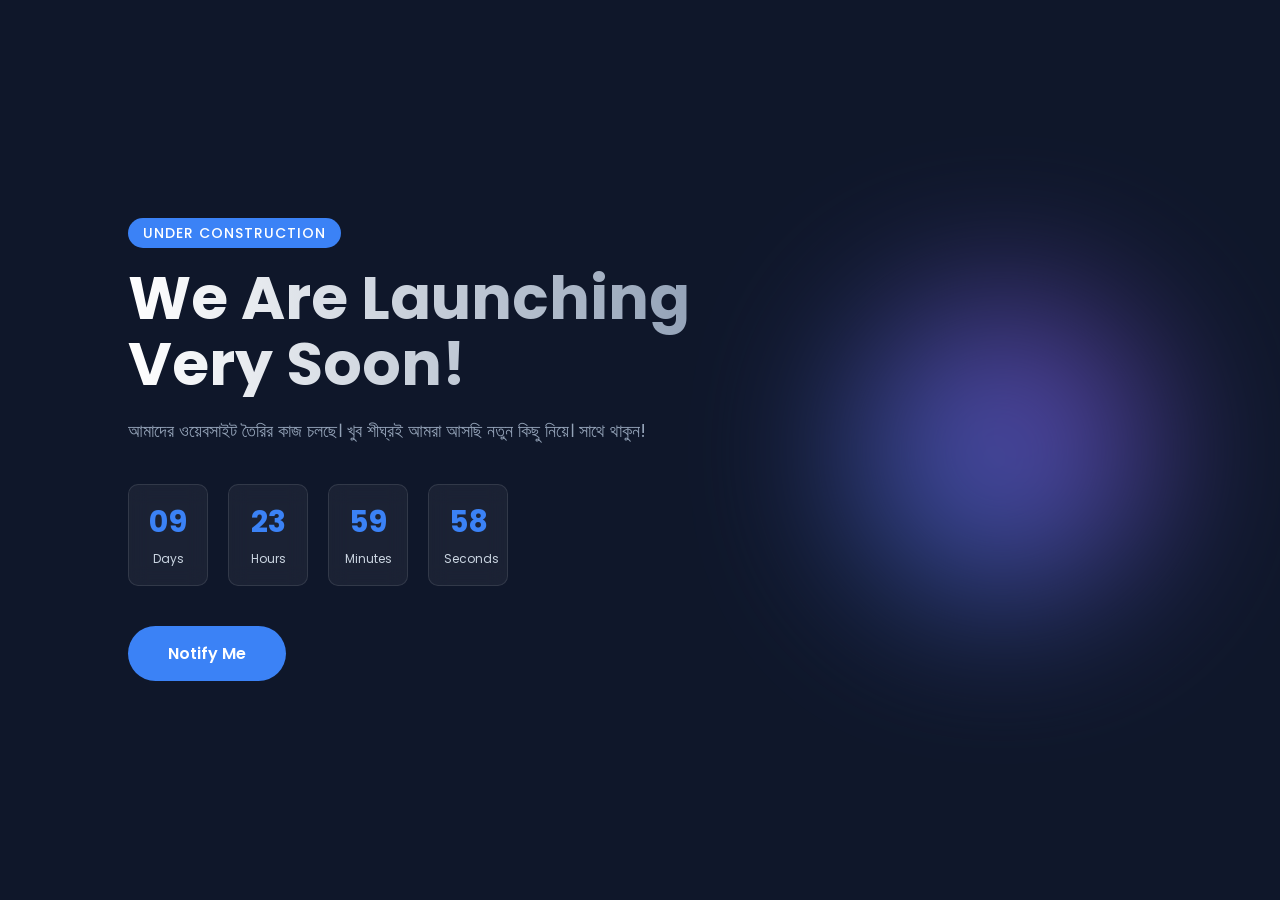
==== index.html @ 34a4a162 "Add files via upload" ====
<!DOCTYPE html>
<html lang="en">
<head>
    <meta charset="UTF-8">
    <meta name="viewport" content="width=device-width, initial-scale=1.0">
    <title>Upcoming Project - Coming Soon</title>
    <link rel="stylesheet" href="style.css">
    <link href="https://fonts.googleapis.com/css2?family=Poppins:wght@300;500;700&display=swap" rel="stylesheet">
</head>
<body>

    <div class="container">
        <div class="content">
            <span class="tag">Under Construction</span>
            <h1>We Are Launching <br> Very Soon!</h1>
            <p>আমাদের ওয়েবসাইট তৈরির কাজ চলছে। খুব শীঘ্রই আমরা আসছি নতুন কিছু নিয়ে। সাথে থাকুন!</p>
            
            <div class="countdown">
                <div class="time-box">
                    <span id="days">00</span>
                    <small>Days</small>
                </div>
                <div class="time-box">
                    <span id="hours">00</span>
                    <small>Hours</small>
                </div>
                <div class="time-box">
                    <span id="minutes">00</span>
                    <small>Minutes</small>
                </div>
                <div class="time-box">
                    <span id="seconds">00</span>
                    <small>Seconds</small>
                </div>
            </div>

            <button class="notify-btn">Notify Me</button>
        </div>
        
        <div class="graphic">
            <div class="circle"></div>
        </div>
    </div>

    <script src="script.js"></script>
</body>
</html>
---- style.css ----
/* বেসিক রিসেট */
* {
    margin: 0;
    padding: 0;
    box-sizing: border-box;
    font-family: 'Poppins', sans-serif;
}

body {
    background: #0f172a; /* ডার্ক ব্যাকগ্রাউন্ড */
    color: #fff;
    height: 100vh;
    display: flex;
    justify-content: center;
    align-items: center;
    overflow: hidden;
}

.container {
    display: flex;
    justify-content: space-between;
    align-items: center;
    width: 80%;
    max-width: 1200px;
}

.content {
    max-width: 600px;
}

.tag {
    background: #3b82f6;
    color: #fff;
    padding: 5px 15px;
    border-radius: 50px;
    font-size: 14px;
    text-transform: uppercase;
    letter-spacing: 1px;
    font-weight: 500;
}

h1 {
    font-size: 60px;
    line-height: 1.1;
    margin: 20px 0;
    background: linear-gradient(to right, #ffffff, #94a3b8);
    -webkit-background-clip: text;
    -webkit-text-fill-color: transparent;
}

p {
    color: #94a3b8;
    font-size: 18px;
    margin-bottom: 40px;
}

/* কাউন্টডাউন ডিজাইন */
.countdown {
    display: flex;
    gap: 20px;
    margin-bottom: 40px;
}

.time-box {
    background: rgba(255, 255, 255, 0.05);
    padding: 15px;
    border-radius: 10px;
    width: 80px;
    text-align: center;
    backdrop-filter: blur(10px);
    border: 1px solid rgba(255, 255, 255, 0.1);
}

.time-box span {
    display: block;
    font-size: 30px;
    font-weight: 700;
    color: #3b82f6;
}

.time-box small {
    font-size: 12px;
    color: #cbd5e1;
}

/* বাটন ডিজাইন */
.notify-btn {
    padding: 15px 40px;
    background: #3b82f6;
    color: white;
    border: none;
    border-radius: 30px;
    font-size: 16px;
    cursor: pointer;
    transition: 0.3s;
    font-weight: 600;
}

.notify-btn:hover {
    background: #2563eb;
    transform: translateY(-2px);
    box-shadow: 0 10px 20px rgba(59, 130, 246, 0.3);
}

/* ডেকোরেটিভ সার্কেল (Design Element) */
.graphic {
    position: relative;
}

.circle {
    width: 300px;
    height: 300px;
    background: linear-gradient(45deg, #3b82f6, #a855f7);
    border-radius: 50%;
    filter: blur(80px); /* গ্লো ইফেক্ট */
    opacity: 0.6;
    animation: float 6s infinite ease-in-out;
}

@keyframes float {
    0%, 100% { transform: translateY(0); }
    50% { transform: translateY(-20px); }
}

/* মোবাইল রেস্পনসিভ */
@media (max-width: 768px) {
    .container {
        flex-direction: column;
        text-align: center;
        width: 90%;
    }
    
    .countdown {
        justify-content: center;
    }
    
    h1 {
        font-size: 40px;
    }
    
    .graphic {
        display: none; /* মোবাইলে গ্রাফিক লুকানো থাকবে */
    }
}
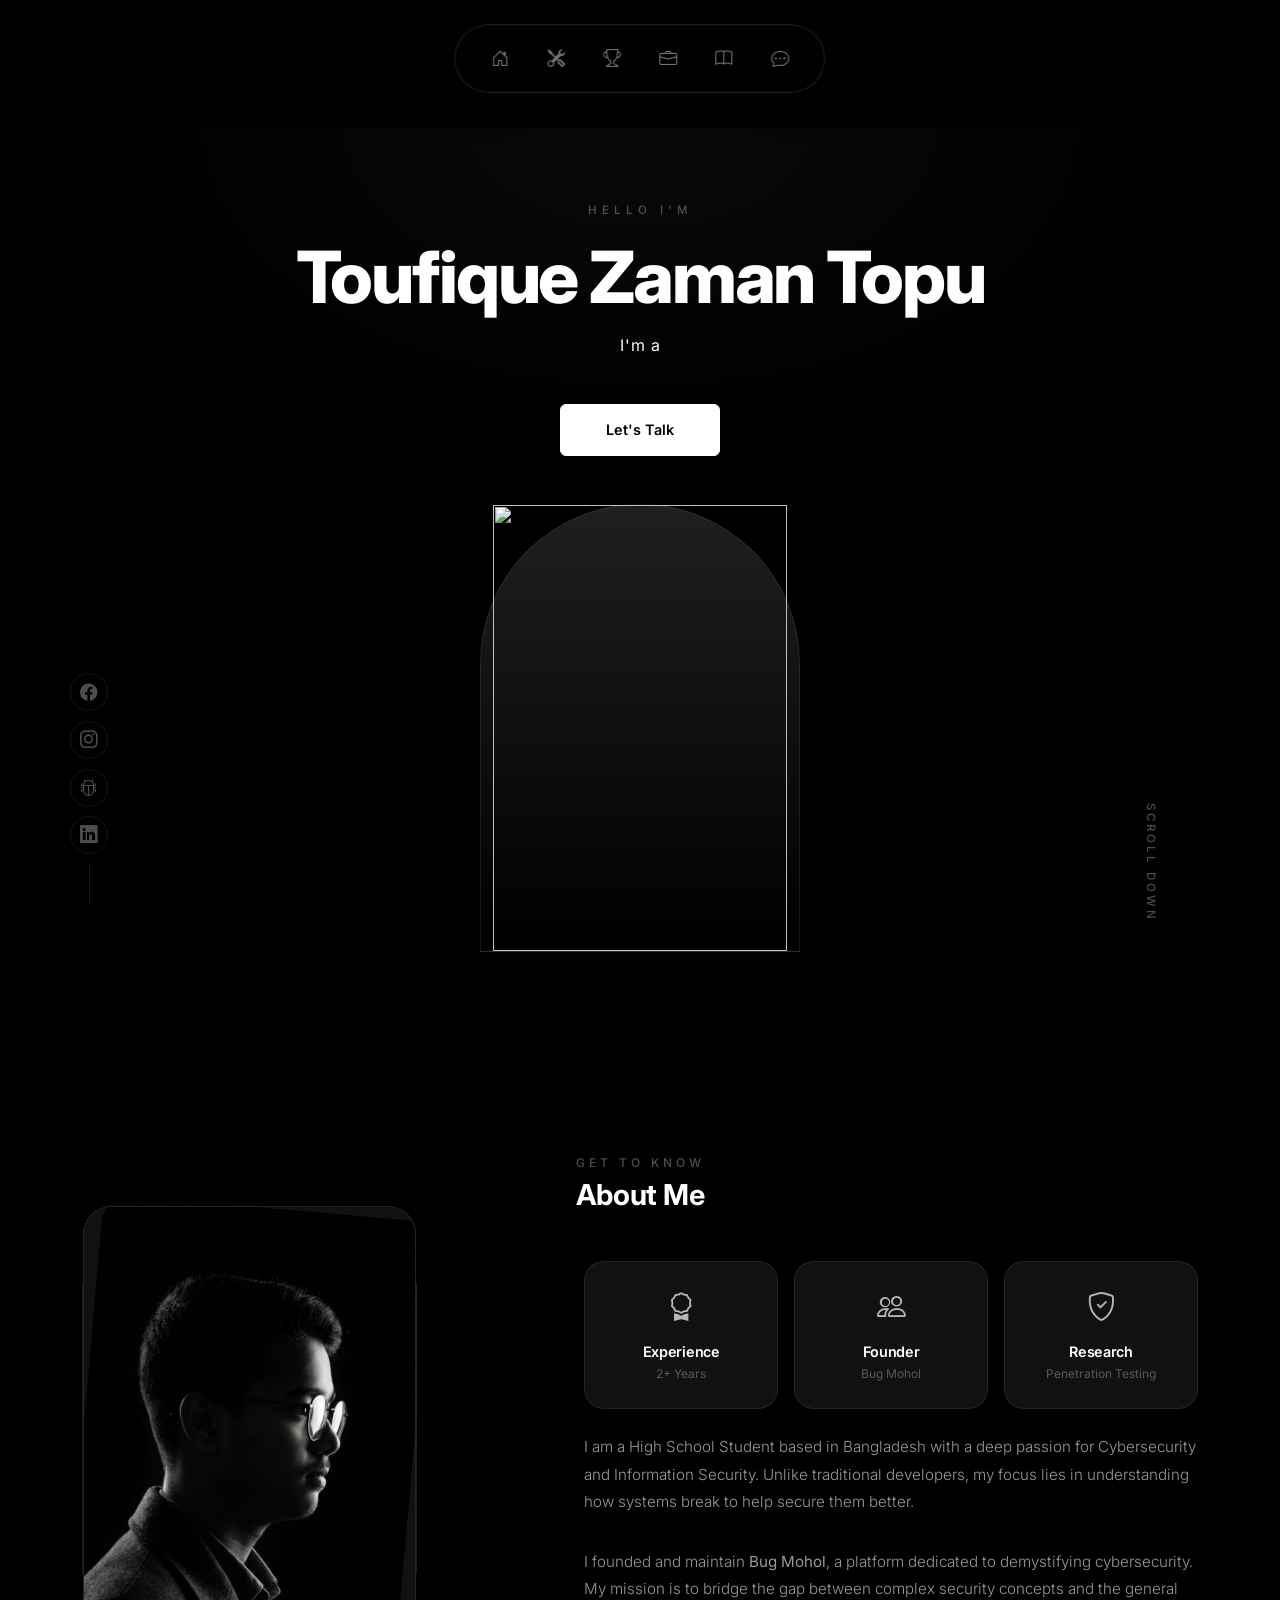
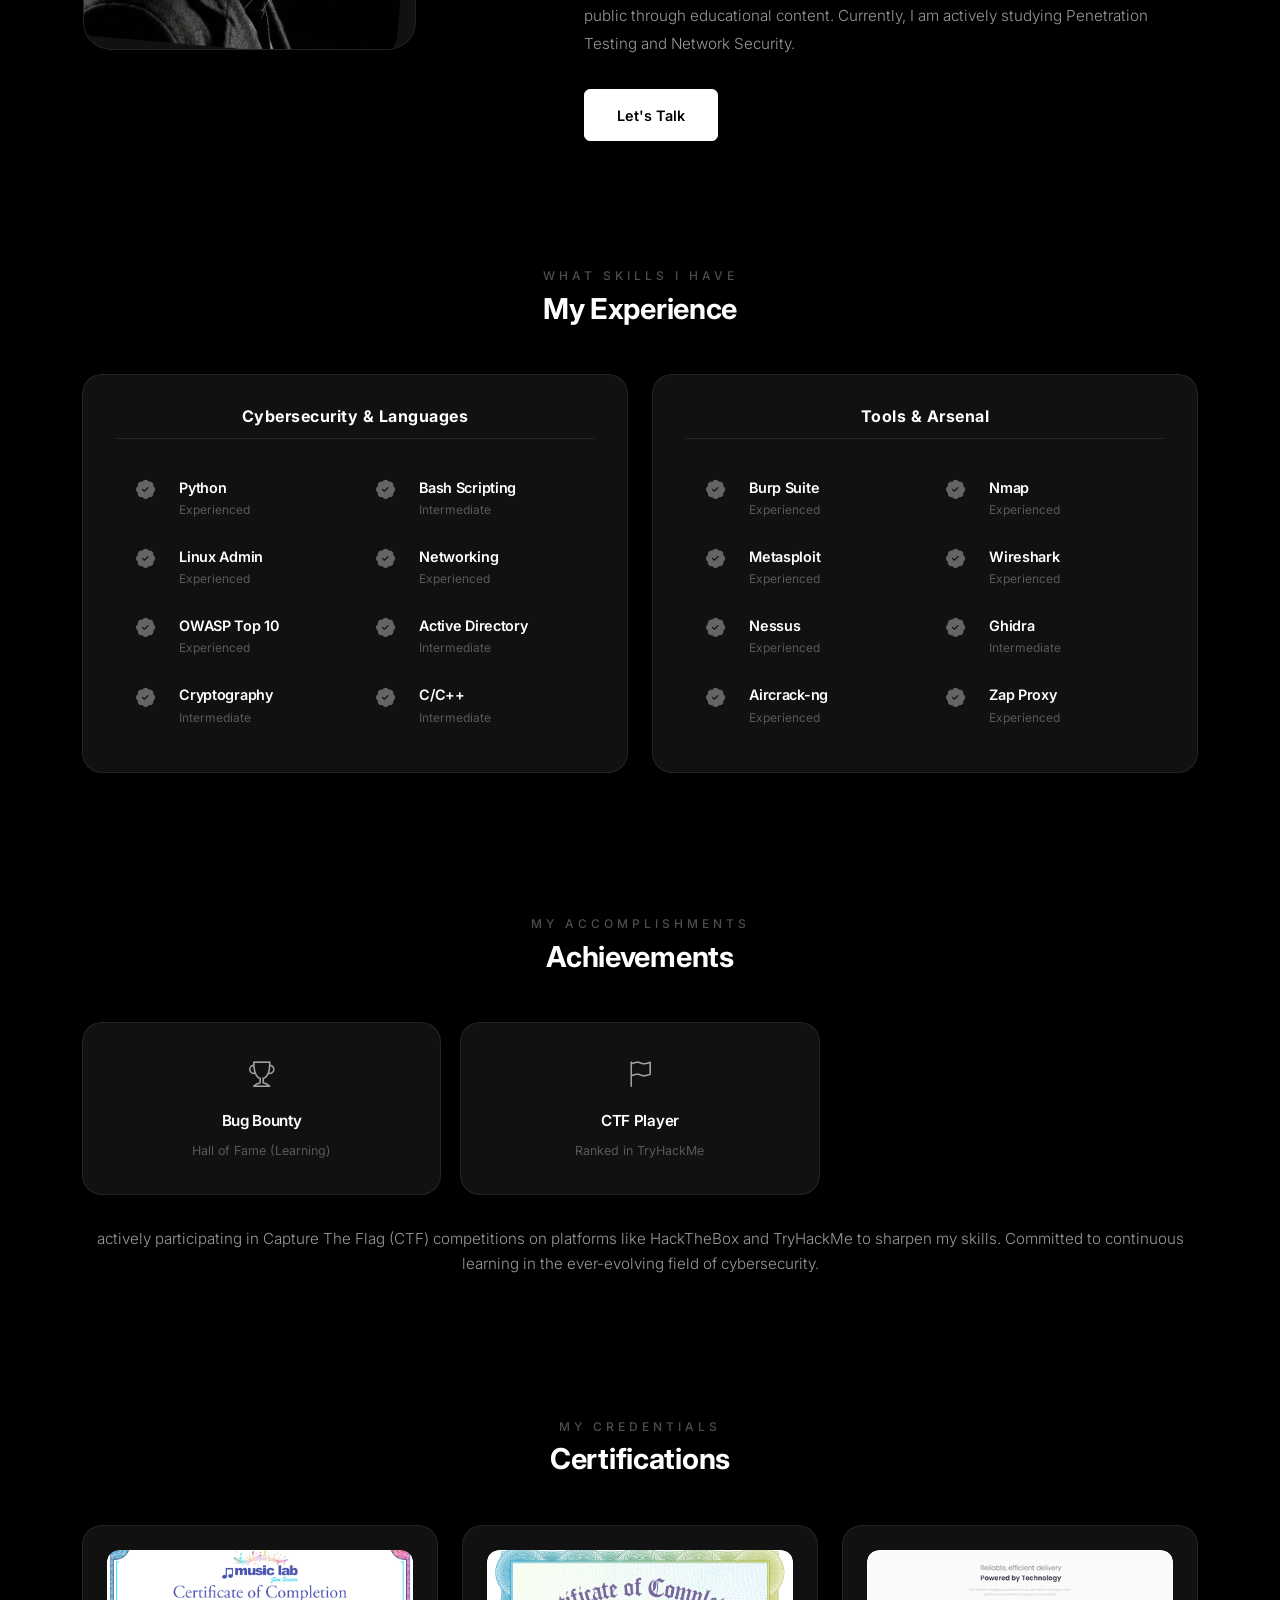
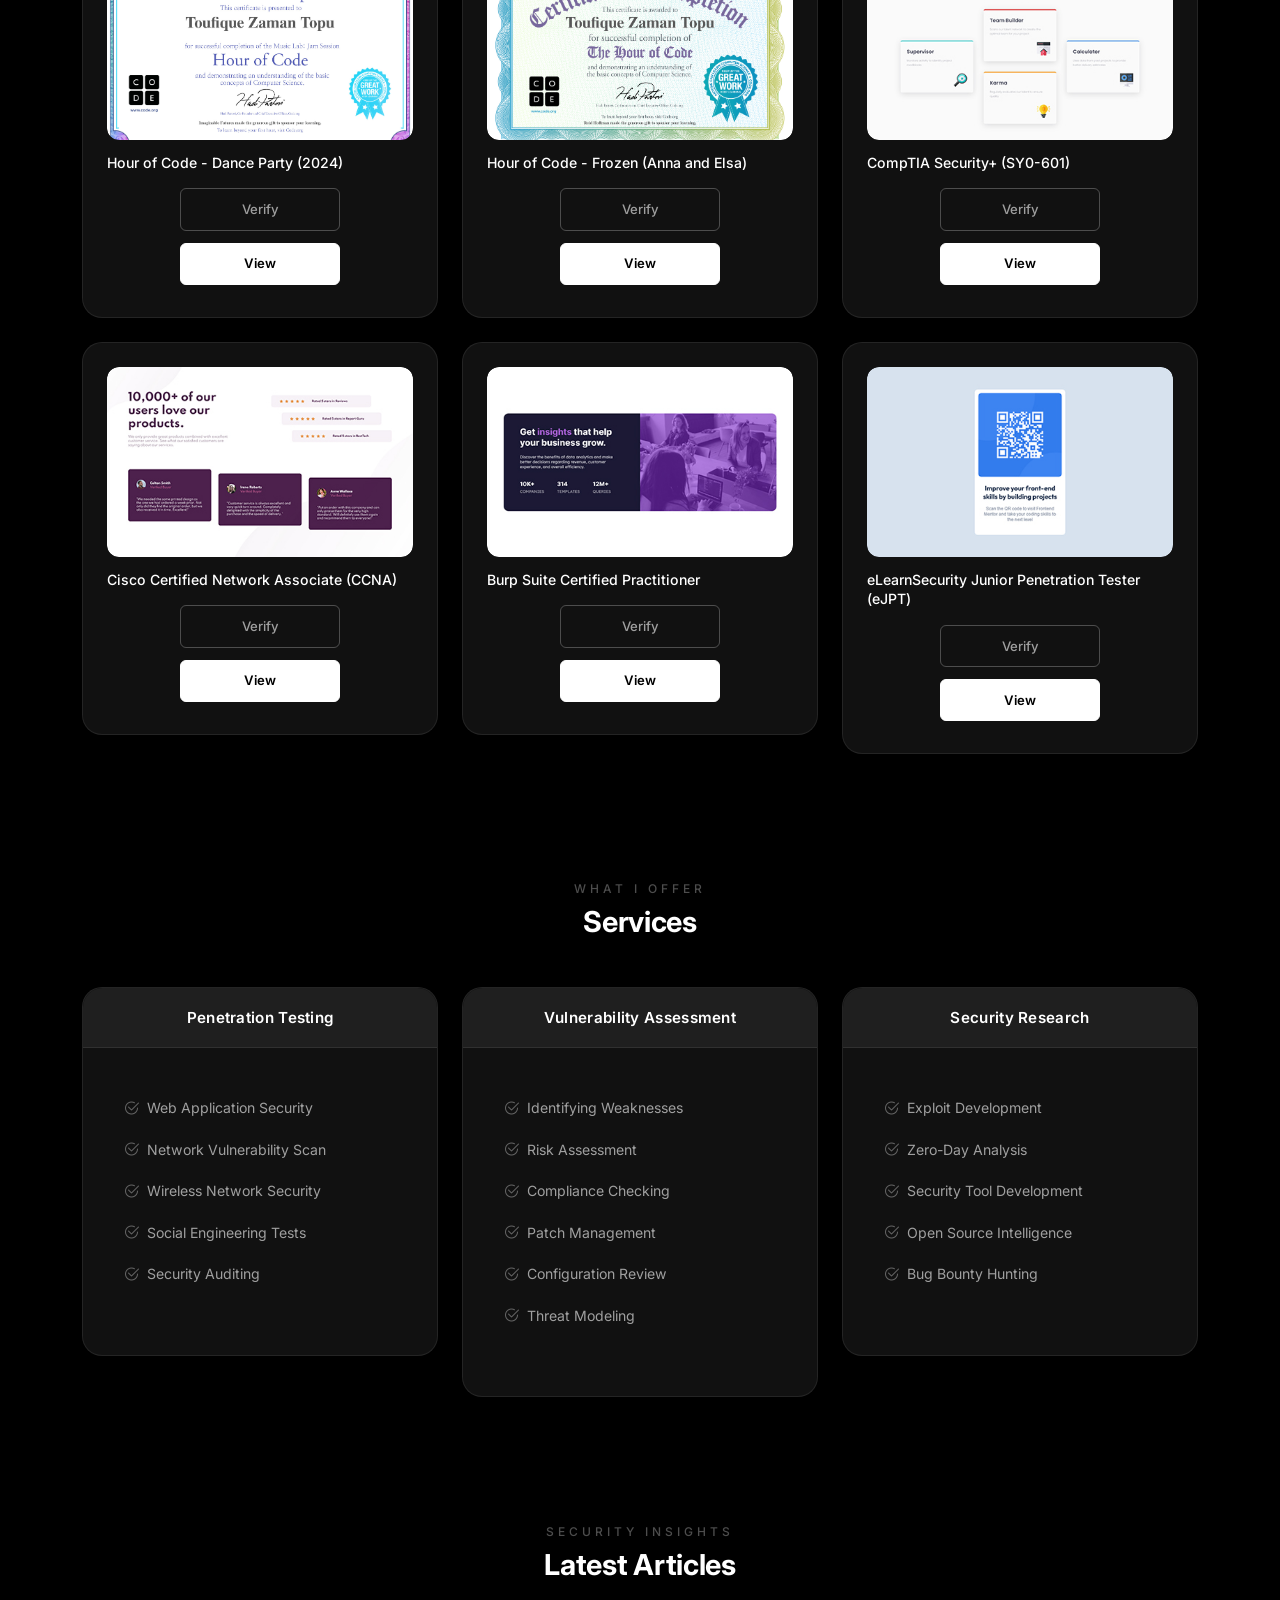
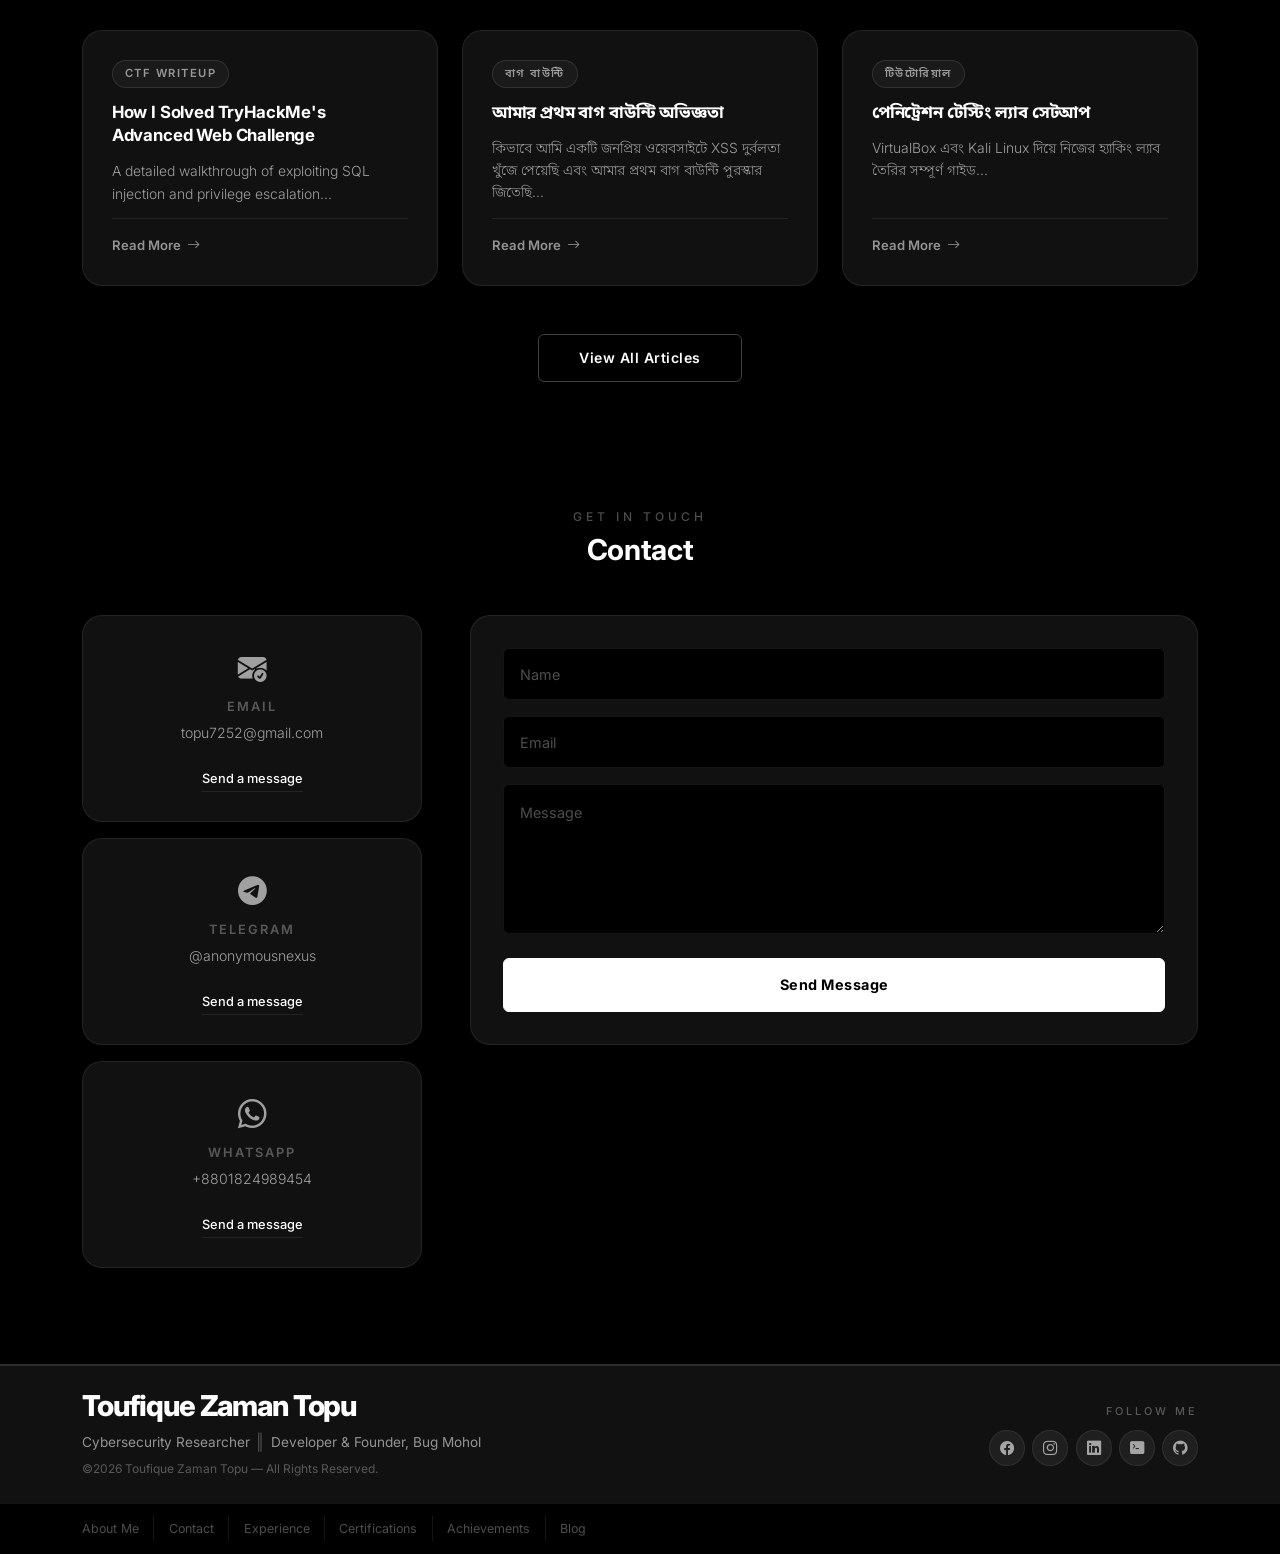
==== commit 8e3a8cae: "Add files via upload" ====
--- a/index.html
+++ b/index.html
@@ -1,47 +1,648 @@
-<!DOCTYPE html>
-<html lang="en">
-<head>
-    <meta charset="UTF-8">
-    <meta name="viewport" content="width=device-width, initial-scale=1.0">
-    <title>Upcoming Project - Coming Soon</title>
-    <link rel="stylesheet" href="style.css">
-    <link href="https://fonts.googleapis.com/css2?family=Poppins:wght@300;500;700&display=swap" rel="stylesheet">
-</head>
-<body>
-
-    <div class="container">
-        <div class="content">
-            <span class="tag">Under Construction</span>
-            <h1>We Are Launching <br> Very Soon!</h1>
-            <p>আমাদের ওয়েবসাইট তৈরির কাজ চলছে। খুব শীঘ্রই আমরা আসছি নতুন কিছু নিয়ে। সাথে থাকুন!</p>
-            
-            <div class="countdown">
-                <div class="time-box">
-                    <span id="days">00</span>
-                    <small>Days</small>
-                </div>
-                <div class="time-box">
-                    <span id="hours">00</span>
-                    <small>Hours</small>
-                </div>
-                <div class="time-box">
-                    <span id="minutes">00</span>
-                    <small>Minutes</small>
-                </div>
-                <div class="time-box">
-                    <span id="seconds">00</span>
-                    <small>Seconds</small>
-                </div>
-            </div>
-
-            <button class="notify-btn">Notify Me</button>
-        </div>
-        
-        <div class="graphic">
-            <div class="circle"></div>
-        </div>
-    </div>
-
-    <script src="script.js"></script>
-</body>
+<!DOCTYPE html>
+<html lang="en">
+
+<head>
+  <meta charset="utf-8" />
+  <meta name="viewport" content="width=device-width, initial-scale=1" />
+  <title>Toufique Zaman Topu</title>
+  <link rel="icon" type="image/svg+xml" href="assets/image/favicon.svg">
+  <link href="https://cdn.jsdelivr.net/npm/bootstrap@5.3.0-alpha1/dist/css/bootstrap.min.css" rel="stylesheet"
+    integrity="sha384-GLhlTQ8iRABdZLl6O3oVMWSktQOp6b7In1Zl3/Jr59b6EGGoI1aFkw7cmDA6j6gD" crossorigin="anonymous" />
+  <link rel="stylesheet" href="https://cdn.jsdelivr.net/npm/bootstrap-icons@1.10.3/font/bootstrap-icons.css" />
+  <link rel="stylesheet" href="style.css" />
+  <link rel="stylesheet" href="https://cdn.jsdelivr.net/npm/swiper@11/swiper-bundle.min.css" />
+  <link rel="stylesheet" href="assets/css/achievements.css" />
+  <script src="https://unpkg.com/typed.js@2.1.0/dist/typed.umd.js"></script>
+</head>
+
+<body>
+  <!-- Preloader -->
+  <div id="preloader">
+    <div class="loader-container">
+      <div class="loader-ring"></div>
+      <div class="loader-ring"></div>
+      <span class="loader-text">TOPU</span>
+    </div>
+  </div>
+  <!-- Preloader End -->
+  <!-- Hero Section  -->
+  <section class="hero-setion" id="home">
+    <div class="container hero__container">
+      <h5>Hello I'm</h5>
+      <h1>Toufique Zaman Topu</h1>
+      <h5 class="text-light">I'm a <span class="auto-type"
+          style="color: var(--color-primary); font-weight: 600;"></span></h5>
+      <div class="hero-btn">
+        <!-- <a class="outline-btn" href="#">Download CV</a> -->
+        <a class="solid-btn" href="#contact">Let's Talk</a>
+      </div>
+      <div class="header__socials">
+        <a href="https://www.facebook.com/zamantopu.official/" target="_blank"><i class="bi bi-facebook"></i></a>
+        <a href="https://www.instagram.com/zamantopu.official/" target="_blank"><i class="bi bi-instagram"></i></a>
+        <a href="https://tryhackme.com/p/zamantopu" target="_blank" title="TryHackMe"><i class="bi bi-bug"></i></a>
+        <a href="https://www.linkedin.com/in/zaman-topu/" target="_blank"><i class="bi bi-linkedin"></i></a>
+      </div>
+      <div class="row my__img-row">
+        <div class="me">
+          <img class="my__img" src="./assets/image/topu-portfolio.png" alt="" />
+        </div>
+      </div>
+      <a class="scroll__down" href="#contact">Scroll Down</a>
+      <nav>
+        <ul>
+          <li>
+            <a class="nav-link active" href="#home"><i class="bi bi-house-door"></i></a>
+          </li>
+          <li>
+            <a class="nav-link" href="#experience"><i class="bi bi-tools"></i></a>
+          </li>
+          <li>
+            <a class="nav-link" href="#achievements"><i class="bi bi-trophy"></i></a>
+          </li>
+          <li>
+            <a class="nav-link" href="#portfolio"><i class="bi bi-briefcase"></i></a>
+          </li>
+          <li>
+            <a class="nav-link" href="blog.html"><i class="bi bi-book"></i></a>
+          </li>
+          <li>
+            <a class="nav-link" href="#contact"><i class="bi bi-chat-dots"></i></a>
+          </li>
+        </ul>
+      </nav>
+    </div>
+  </section>
+  <!-- Hero Section End  -->
+
+  <!-- About Section  -->
+  <section id="about">
+    <h5>Get to Know</h5>
+    <h2>About Me</h2>
+    <div class="container about__container">
+      <div class="aboutimage-div">
+        <div class="about__me">
+          <div class="about-img">
+            <img src="./assets/image/about-img.png" alt="" />
+          </div>
+        </div>
+      </div>
+      <div class="about__content">
+        <div class="about__cards">
+          <article class="about__card">
+            <i class="bi bi-award"></i>
+            <h4>Experience</h4>
+            <small>2+ Years</small>
+          </article>
+          <article class="about__card">
+            <i class="bi bi-people"></i>
+            <h4>Founder</h4>
+            <small>Bug Mohol</small>
+          </article>
+          <article class="about__card">
+            <i class="bi bi-shield-check"></i>
+            <h4>Research</h4>
+            <small>Penetration Testing</small>
+          </article>
+        </div>
+        <p>
+          I am a High School Student based in Bangladesh with a deep passion for Cybersecurity and Information Security.
+          Unlike traditional developers, my focus lies in understanding how systems break to help secure them better.
+        </p>
+        <p>
+          I founded and maintain <strong>Bug Mohol</strong>, a platform dedicated to demystifying cybersecurity. My
+          mission is to bridge the gap between complex security concepts and the general public through educational
+          content. Currently, I am actively studying Penetration Testing and Network Security.
+        </p>
+        <div class="about-btn">
+          <a class="solid-btn mob-solid-btn" href="#contact">Let's Talk</a>
+        </div>
+      </div>
+    </div>
+  </section>
+  <!-- About Section End -->
+
+
+
+
+  <!-- My Experience  -->
+  <section id="experience">
+    <h5>What Skills I have</h5>
+    <h2>My Experience</h2>
+    <div class="container">
+      <div class="row">
+        <div class="col-12 col-md-6 experience">
+          <div class="about__card">
+            <h3>Cybersecurity & Languages</h3>
+            <div class="experience-box d-flex">
+              <div class="experience-content d-flex">
+                <i class="bi bi-patch-check-fill"></i>
+                <div class="ms-3">
+                  <h4>Python</h4>
+                  <small>Experienced</small>
+                </div>
+              </div>
+              <div class="experience-content d-flex">
+                <i class="bi bi-patch-check-fill"></i>
+                <div class="ms-3">
+                  <h4>Bash Scripting</h4>
+                  <small>Intermediate</small>
+                </div>
+              </div>
+              <div class="experience-content d-flex">
+                <i class="bi bi-patch-check-fill"></i>
+                <div class="ms-3">
+                  <h4>Linux Admin</h4>
+                  <small>Experienced</small>
+                </div>
+              </div>
+              <div class="experience-content d-flex">
+                <i class="bi bi-patch-check-fill"></i>
+                <div class="ms-3">
+                  <h4>Networking</h4>
+                  <small>Experienced</small>
+                </div>
+              </div>
+
+              <div class="experience-content d-flex">
+                <i class="bi bi-patch-check-fill"></i>
+                <div class="ms-3">
+                  <h4>OWASP Top 10</h4>
+                  <small>Experienced</small>
+                </div>
+              </div>
+              <div class="experience-content d-flex">
+                <i class="bi bi-patch-check-fill"></i>
+                <div class="ms-3">
+                  <h4>Active Directory</h4>
+                  <small>Intermediate</small>
+                </div>
+              </div>
+              <div class="experience-content d-flex">
+                <i class="bi bi-patch-check-fill"></i>
+                <div class="ms-3">
+                  <h4>Cryptography</h4>
+                  <small>Intermediate</small>
+                </div>
+              </div>
+              <div class="experience-content d-flex">
+                <i class="bi bi-patch-check-fill"></i>
+                <div class="ms-3">
+                  <h4>C/C++</h4>
+                  <small>Intermediate</small>
+                </div>
+              </div>
+            </div>
+          </div>
+        </div>
+        <div class="col-12 col-md-6 experience">
+          <div class="about__card">
+            <h3>Tools & Arsenal</h3>
+            <div class="experience-box d-flex">
+              <div class="experience-content d-flex">
+                <i class="bi bi-patch-check-fill"></i>
+                <div class="ms-3">
+                  <h4>Burp Suite</h4>
+                  <small>Experienced</small>
+                </div>
+              </div>
+              <div class="experience-content d-flex">
+                <i class="bi bi-patch-check-fill"></i>
+                <div class="ms-3">
+                  <h4>Nmap</h4>
+                  <small>Experienced</small>
+                </div>
+              </div>
+              <div class="experience-content d-flex">
+                <i class="bi bi-patch-check-fill"></i>
+                <div class="ms-3">
+                  <h4>Metasploit</h4>
+                  <small>Experienced</small>
+                </div>
+              </div>
+              <div class="experience-content d-flex">
+                <i class="bi bi-patch-check-fill"></i>
+                <div class="ms-3">
+                  <h4>Wireshark</h4>
+                  <small>Experienced</small>
+                </div>
+              </div>
+
+              <div class="experience-content d-flex">
+                <i class="bi bi-patch-check-fill"></i>
+                <div class="ms-3">
+                  <h4>Nessus</h4>
+                  <small>Experienced</small>
+                </div>
+
+              </div>
+              <div class="experience-content d-flex">
+                <i class="bi bi-patch-check-fill"></i>
+                <div class="ms-3">
+                  <h4>Ghidra</h4>
+                  <small>Intermediate</small>
+                </div>
+              </div>
+              <div class="experience-content d-flex">
+                <i class="bi bi-patch-check-fill"></i>
+                <div class="ms-3">
+                  <h4>Aircrack-ng</h4>
+                  <small>Experienced</small>
+                </div>
+              </div>
+              <div class="experience-content d-flex">
+                <i class="bi bi-patch-check-fill"></i>
+                <div class="ms-3">
+                  <h4>Zap Proxy</h4>
+                  <small>Experienced</small>
+                </div>
+              </div>
+            </div>
+          </div>
+        </div>
+      </div>
+    </div>
+  </section>
+  <!-- My Experience End -->
+
+  <!-- Achievements Section -->
+  <section id="achievements">
+    <h5>My Accomplishments</h5>
+    <h2>Achievements</h2>
+    <div class="container achievements__container">
+      <div class="achievements__content" style="width: 100%; text-align: center;">
+        <div class="achievements__cards">
+          <article class="achievements__card">
+            <i class="bi bi-trophy"></i>
+            <h4>Bug Bounty</h4>
+            <small>Hall of Fame (Learning)</small>
+          </article>
+          <article class="achievements__card">
+            <i class="bi bi-flag"></i>
+            <h4>CTF Player</h4>
+            <small>Ranked in TryHackMe</small>
+          </article>
+
+        </div>
+        <p style="margin-top: 2rem; color: var(--color-light);">
+          actively participating in Capture The Flag (CTF) competitions on platforms like HackTheBox and TryHackMe to
+          sharpen my skills. Committed to continuous learning in the ever-evolving field of cybersecurity.
+        </p>
+      </div>
+    </div>
+  </section>
+  <!-- Achievements End -->
+
+
+  <section id="portfolio">
+    <h5>My Credentials</h5>
+    <h2>Certifications</h2>
+    <div class="container">
+      <div class="row g-4">
+        <div class="col-12 col-md-6 col-lg-4">
+          <div class="portfolio-card about__card">
+            <div class="portfolio-img">
+              <img src="./assets/image/portfolio/Hour Of Code certifi 1 .jpg" alt="" />
+            </div>
+            <p class="text-start text-white">
+              Hour of Code - Dance Party (2024)
+            </p>
+            <div class="hero-btn portfolio-btn">
+              <a class="outline-btn" href="#" target="_blank">Verify</a>
+              <a class="solid-btn" href="#" onclick="viewCertificate(this, event)"
+                data-src="./assets/image/portfolio/Hour Of Code certifi 1 .jpg">View</a>
+            </div>
+          </div>
+        </div>
+        <div class="col-12 col-md-6 col-lg-4">
+          <div class="portfolio-card about__card">
+            <div class="portfolio-img">
+              <img src="./assets/image/portfolio/Hour of Code certifi 2.jpg" alt="" />
+            </div>
+            <p class="text-start text-white">
+              Hour of Code - Frozen (Anna and Elsa)
+            </p>
+            <div class="hero-btn portfolio-btn">
+              <a class="outline-btn" href="#" target="_blank">Verify</a>
+              <a class="solid-btn" href="#" onclick="viewCertificate(this, event)"
+                data-src="./assets/image/portfolio/Hour of Code certifi 2.jpg">View</a>
+            </div>
+          </div>
+        </div>
+        <div class="col-12 col-md-6 col-lg-4">
+          <div class="portfolio-card about__card">
+            <div class="portfolio-img">
+              <img src="./assets/image/portfolio/pimg-03.jpg" alt="" />
+            </div>
+            <p class="text-start text-white">
+              CompTIA Security+ (SY0-601)
+            </p>
+            <div class="hero-btn portfolio-btn">
+              <a class="outline-btn" href="#" target="_blank">Verify</a>
+              <a class="solid-btn" href="#" onclick="viewCertificate(this, event)"
+                data-src="./assets/image/portfolio/pimg-03.jpg">View</a>
+            </div>
+          </div>
+        </div>
+        <div class="col-12 col-md-6 col-lg-4">
+          <div class="portfolio-card about__card">
+            <div class="portfolio-img">
+              <img src="./assets/image/portfolio/pimg-04.jpg" alt="" />
+            </div>
+            <p class="text-start text-white">
+              Cisco Certified Network Associate (CCNA)
+            </p>
+            <div class="hero-btn portfolio-btn">
+              <a class="outline-btn" href="#" target="_blank">Verify</a>
+              <a class="solid-btn" href="#" onclick="viewCertificate(this, event)"
+                data-src="./assets/image/portfolio/pimg-04.jpg">View</a>
+            </div>
+          </div>
+        </div>
+        <div class="col-12 col-md-6 col-lg-4">
+          <div class="portfolio-card about__card">
+            <div class="portfolio-img">
+              <img src="./assets/image/portfolio/pimg-05.jpg" alt="" />
+            </div>
+            <p class="text-start text-white">
+              Burp Suite Certified Practitioner
+            </p>
+            <div class="hero-btn portfolio-btn">
+              <a class="outline-btn" href="#" target="_blank">Verify</a>
+              <a class="solid-btn" href="#" onclick="viewCertificate(this, event)"
+                data-src="./assets/image/portfolio/pimg-05.jpg">View</a>
+            </div>
+          </div>
+        </div>
+        <div class="col-12 col-md-6 col-lg-4">
+          <div class="portfolio-card about__card">
+            <div class="portfolio-img">
+              <img src="./assets/image/portfolio/pimg-06.jpg" alt="" />
+            </div>
+            <p class="text-start text-white">
+              eLearnSecurity Junior Penetration Tester (eJPT)
+            </p>
+            <div class="hero-btn portfolio-btn">
+              <a class="outline-btn" href="#" target="_blank">Verify</a>
+              <a class="solid-btn" href="#" onclick="viewCertificate(this, event)"
+                data-src="./assets/image/portfolio/pimg-06.jpg">View</a>
+            </div>
+          </div>
+        </div>
+      </div>
+    </div>
+  </section>
+  <!-- Certifications End -->
+
+  <!-- Services  -->
+  <section id="services">
+    <h5>What I Offer</h5>
+    <h2>Services</h2>
+    <div class="container">
+      <div class="row">
+        <div class="col-12 col-md-4">
+          <div class="service-card about__card position-relative">
+            <div
+              class="card-head text-center position-absolute top-0 start-0 d-flex justify-content-center align-items-center">
+              Penetration Testing
+            </div>
+            <ul>
+              <li><i class="bi bi-check2-circle"></i>Web Application Security</li>
+              <li><i class="bi bi-check2-circle"></i>Network Vulnerability Scan</li>
+              <li><i class="bi bi-check2-circle"></i>Wireless Network Security</li>
+              <li><i class="bi bi-check2-circle"></i>Social Engineering Tests</li>
+              <li><i class="bi bi-check2-circle"></i>Security Auditing</li>
+            </ul>
+          </div>
+        </div>
+        <div class="col-12 col-md-4">
+          <div class="service-card about__card position-relative">
+            <div
+              class="card-head text-center position-absolute top-0 start-0 d-flex justify-content-center align-items-center">
+              Vulnerability Assessment
+            </div>
+            <ul>
+              <li><i class="bi bi-check2-circle"></i>Identifying Weaknesses</li>
+              <li><i class="bi bi-check2-circle"></i>Risk Assessment</li>
+              <li><i class="bi bi-check2-circle"></i>Compliance Checking</li>
+              <li><i class="bi bi-check2-circle"></i>Patch Management</li>
+              <li><i class="bi bi-check2-circle"></i>Configuration Review</li>
+              <li><i class="bi bi-check2-circle"></i>Threat Modeling</li>
+            </ul>
+          </div>
+        </div>
+        <div class="col-12 col-md-4">
+          <div class="service-card about__card position-relative">
+            <div
+              class="card-head text-center position-absolute top-0 start-0 d-flex justify-content-center align-items-center">
+              Security Research
+            </div>
+            <ul>
+              <li><i class="bi bi-check2-circle"></i>Exploit Development</li>
+              <li><i class="bi bi-check2-circle"></i>Zero-Day Analysis</li>
+              <li><i class="bi bi-check2-circle"></i>Security Tool Development</li>
+              <li><i class="bi bi-check2-circle"></i>Open Source Intelligence</li>
+              <li><i class="bi bi-check2-circle"></i>Bug Bounty Hunting</li>
+            </ul>
+          </div>
+        </div>
+      </div>
+    </div>
+  </section>
+  <!-- Services End -->
+
+  <!-- Latest Articles Section -->
+  <section id="latest-articles" class="section-padding">
+    <h5>Security Insights</h5>
+    <h2>Latest Articles</h2>
+
+    <div class="container">
+      <div class="row">
+        <!-- Article 1 -->
+        <div class="col-12 col-md-4 mb-4">
+          <div class="blog-preview-card">
+            <div class="blog-preview-content">
+              <span class="category-badge-sm ctf">CTF Writeup</span>
+              <h3>How I Solved TryHackMe's Advanced Web Challenge</h3>
+              <p>A detailed walkthrough of exploiting SQL injection and privilege escalation...</p>
+              <a href="blog.html" class="read-more-link">Read More <i class="bi bi-arrow-right"></i></a>
+            </div>
+          </div>
+        </div>
+
+        <!-- Article 2 -->
+        <div class="col-12 col-md-4 mb-4">
+          <div class="blog-preview-card">
+            <div class="blog-preview-content">
+              <span class="category-badge-sm bugbounty">বাগ বাউন্টি</span>
+              <h3>আমার প্রথম বাগ বাউন্টি অভিজ্ঞতা</h3>
+              <p>কিভাবে আমি একটি জনপ্রিয় ওয়েবসাইটে XSS দুর্বলতা খুঁজে পেয়েছি এবং আমার প্রথম বাগ বাউন্টি পুরস্কার
+                জিতেছি...</p>
+              <a href="blog.html" class="read-more-link">Read More <i class="bi bi-arrow-right"></i></a>
+            </div>
+          </div>
+        </div>
+
+        <!-- Article 3 -->
+        <div class="col-12 col-md-4 mb-4">
+          <div class="blog-preview-card">
+            <div class="blog-preview-content">
+              <span class="category-badge-sm tutorial">টিউটোরিয়াল</span>
+              <h3>পেনিট্রেশন টেস্টিং ল্যাব সেটআপ</h3>
+              <p>VirtualBox এবং Kali Linux দিয়ে নিজের হ্যাকিং ল্যাব তৈরির সম্পূর্ণ গাইড...</p>
+              <a href="blog.html" class="read-more-link">Read More <i class="bi bi-arrow-right"></i></a>
+            </div>
+          </div>
+        </div>
+      </div>
+
+      <div class="text-center mt-4">
+        <a href="blog.html" class="btn btn-primary-custom">View All Articles</a>
+      </div>
+    </div>
+  </section>
+
+  <!-- Contact  -->
+  <section id="contact">
+    <h5>Get in Touch</h5>
+    <h2>Contact</h2>
+    <div class="container">
+      <div class="row g-5">
+        <div class="col-12 col-md-5 col-lg-4">
+          <div class="contact-card about__card mb-3 d-flex flex-column align-items-center justify-content-center">
+            <i class="bi bi-envelope-check-fill"></i>
+            <h6>Email</h6>
+            <p>topu7252@gmail.com</p>
+            <a href="mailto:topu7252@gmail.com">Send a message</a>
+          </div>
+          <div class="contact-card about__card mb-3 d-flex flex-column align-items-center justify-content-center">
+            <i class="bi bi-telegram"></i>
+            <h6>Telegram</h6>
+            <p>@anonymousnexus</p>
+            <a href="https://t.me/anonymousnexus">Send a message</a>
+          </div>
+          <div class="contact-card about__card mb-3 d-flex flex-column align-items-center justify-content-center">
+            <i class="bi bi-whatsapp"></i>
+            <h6>Whatsapp</h6>
+            <p>+8801824989454</p>
+            <a href="https://wa.me/+8801824989454">Send a message</a>
+          </div>
+        </div>
+        <div class="col-12 col-md-7 col-lg-8">
+          <div class="my-contact-form">
+            <form action="https://formsubmit.co/topu7252@gmail.com" method="POST" id="contact-form">
+              <div>
+                <input type="text" id="name" name="name" placeholder="Name" required />
+              </div>
+              <div>
+                <input type="email" name="email" id="email" placeholder="Email" required />
+              </div>
+              <div>
+                <textarea name="message" id="message" placeholder="Message" required></textarea>
+              </div>
+              <input type="hidden" name="_captcha" value="false" />
+              <input type="hidden" name="_template" value="table" />
+              <button class="my-contact-form-btn" type="submit">
+                Send Message
+              </button>
+            </form>
+          </div>
+        </div>
+      </div>
+    </div>
+  </section>
+  <!-- Contact End -->
+
+  <!-- Footer  -->
+  <footer id="footer" class="jg-footer">
+
+    <!-- Main Footer Body -->
+    <div class="jg-footer__body">
+      <div class="container">
+        <div class="row align-items-center py-4">
+
+          <!-- Left: Logo + Info -->
+          <div class="col-12 col-md-7">
+            <div class="jg-footer__logo">Toufique Zaman Topu</div>
+            <div class="jg-footer__meta mt-2">
+              <span>Cybersecurity Researcher</span>
+              <span class="jg-footer__meta-sep">&#x2016;</span>
+              <span>Developer &amp; Founder, Bug Mohol</span>
+            </div>
+            <div class="jg-footer__copy mt-1">
+              &copy;<span id="currentYear">2026</span> Toufique Zaman Topu &mdash; All Rights Reserved.
+            </div>
+          </div>
+
+          <!-- Right: Follow + Social Icons -->
+          <div class="col-12 col-md-5 text-md-end mt-4 mt-md-0">
+            <div class="jg-footer__follow-label">Follow Me</div>
+            <div class="jg-footer__socials">
+              <a href="https://www.facebook.com/zamantopu.official/" target="_blank" title="Facebook">
+                <i class="bi bi-facebook"></i>
+              </a>
+              <a href="https://www.instagram.com/zamantopu.official/" target="_blank" title="Instagram">
+                <i class="bi bi-instagram"></i>
+              </a>
+              <a href="https://www.linkedin.com/in/zaman-topu/" target="_blank" title="LinkedIn">
+                <i class="bi bi-linkedin"></i>
+              </a>
+              <a href="https://tryhackme.com/p/zamantopu" target="_blank" title="TryHackMe">
+                <i class="bi bi-terminal-fill"></i>
+              </a>
+              <a href="https://github.com/zaman-topu" target="_blank" title="GitHub">
+                <i class="bi bi-github"></i>
+              </a>
+            </div>
+          </div>
+
+        </div>
+      </div>
+    </div>
+
+    <!-- Bottom Dark Nav Bar -->
+    <div class="jg-footer__navbar">
+      <div class="container">
+        <div class="jg-footer__navlinks">
+          <a href="#about">About Me</a>
+          <a href="#contact">Contact</a>
+          <a href="#experience">Experience</a>
+          <a href="#portfolio">Certifications</a>
+          <a href="#achievements">Achievements</a>
+          <a href="blog.html">Blog</a>
+        </div>
+      </div>
+    </div>
+
+  </footer>
+  <!-- Footer End -->
+
+  <!-- Certificate Modal -->
+  <div class="modal fade" id="certificateModal" tabindex="-1" aria-labelledby="certificateModalLabel"
+    aria-hidden="true">
+    <div class="modal-dialog modal-dialog-centered modal-lg">
+      <div class="modal-content">
+        <div class="modal-header border-0">
+          <h5 class="modal-title" id="certificateModalLabel">Certificate View</h5>
+          <button type="button" class="btn-close" data-bs-dismiss="modal" aria-label="Close"></button>
+        </div>
+        <div class="modal-body text-center">
+          <img src="" id="certificateImage" class="img-fluid rounded" alt="Certificate Preview">
+        </div>
+        <div class="modal-footer border-0">
+          <a href="#" id="downloadCertificateBtn" class="btn btn-primary" download>Download</a>
+          <button type="button" class="btn btn-secondary" data-bs-dismiss="modal">Close</button>
+        </div>
+      </div>
+    </div>
+  </div>
+  <!-- Certificate Modal End -->
+
+  <script src="https://cdn.jsdelivr.net/npm/bootstrap@5.3.0-alpha1/dist/js/bootstrap.bundle.min.js"
+    integrity="sha384-w76AqPfDkMBDXo30jS1Sgez6pr3x5MlQ1ZAGC+nuZB+EYdgRZgiwxhTBTkF7CXvN"
+    crossorigin="anonymous"></script>
+  <!-- Swiper JS -->
+  <script src="https://cdn.jsdelivr.net/npm/swiper@11/swiper-bundle.min.js"></script>
+  <script src="./main.js"></script>
+</body>
+
 </html>
--- a/style.css
+++ b/style.css
@@ -1,144 +1,270 @@
-/* বেসিক রিসেট */
-* {
-    margin: 0;
-    padding: 0;
-    box-sizing: border-box;
-    font-family: 'Poppins', sans-serif;
-}
-
-body {
-    background: #0f172a; /* ডার্ক ব্যাকগ্রাউন্ড */
-    color: #fff;
-    height: 100vh;
-    display: flex;
-    justify-content: center;
-    align-items: center;
-    overflow: hidden;
-}
-
-.container {
-    display: flex;
-    justify-content: space-between;
-    align-items: center;
-    width: 80%;
-    max-width: 1200px;
-}
-
-.content {
-    max-width: 600px;
-}
-
-.tag {
-    background: #3b82f6;
-    color: #fff;
-    padding: 5px 15px;
-    border-radius: 50px;
-    font-size: 14px;
-    text-transform: uppercase;
-    letter-spacing: 1px;
-    font-weight: 500;
-}
-
-h1 {
-    font-size: 60px;
-    line-height: 1.1;
-    margin: 20px 0;
-    background: linear-gradient(to right, #ffffff, #94a3b8);
-    -webkit-background-clip: text;
-    -webkit-text-fill-color: transparent;
-}
-
-p {
-    color: #94a3b8;
-    font-size: 18px;
-    margin-bottom: 40px;
-}
-
-/* কাউন্টডাউন ডিজাইন */
-.countdown {
-    display: flex;
-    gap: 20px;
-    margin-bottom: 40px;
-}
-
-.time-box {
-    background: rgba(255, 255, 255, 0.05);
-    padding: 15px;
-    border-radius: 10px;
-    width: 80px;
-    text-align: center;
-    backdrop-filter: blur(10px);
-    border: 1px solid rgba(255, 255, 255, 0.1);
-}
-
-.time-box span {
-    display: block;
-    font-size: 30px;
-    font-weight: 700;
-    color: #3b82f6;
-}
-
-.time-box small {
-    font-size: 12px;
-    color: #cbd5e1;
-}
-
-/* বাটন ডিজাইন */
-.notify-btn {
-    padding: 15px 40px;
-    background: #3b82f6;
-    color: white;
-    border: none;
-    border-radius: 30px;
-    font-size: 16px;
-    cursor: pointer;
-    transition: 0.3s;
-    font-weight: 600;
-}
-
-.notify-btn:hover {
-    background: #2563eb;
-    transform: translateY(-2px);
-    box-shadow: 0 10px 20px rgba(59, 130, 246, 0.3);
-}
-
-/* ডেকোরেটিভ সার্কেল (Design Element) */
-.graphic {
-    position: relative;
-}
-
-.circle {
-    width: 300px;
-    height: 300px;
-    background: linear-gradient(45deg, #3b82f6, #a855f7);
-    border-radius: 50%;
-    filter: blur(80px); /* গ্লো ইফেক্ট */
-    opacity: 0.6;
-    animation: float 6s infinite ease-in-out;
-}
-
-@keyframes float {
-    0%, 100% { transform: translateY(0); }
-    50% { transform: translateY(-20px); }
-}
-
-/* মোবাইল রেস্পনসিভ */
-@media (max-width: 768px) {
-    .container {
-        flex-direction: column;
-        text-align: center;
-        width: 90%;
-    }
-    
-    .countdown {
-        justify-content: center;
-    }
-    
-    h1 {
-        font-size: 40px;
-    }
-    
-    .graphic {
-        display: none; /* মোবাইলে গ্রাফিক লুকানো থাকবে */
-    }
-}+/* ====================================================
+   GLOBAL RESET & DESIGN SYSTEM
+   Theme: AMOLED Black + Pure White
+   Fonts: Inter (EN) + Noto Sans Bengali (BN)
+   ==================================================== */
+@import url('https://fonts.googleapis.com/css2?family=Inter:wght@300;400;500;600;700;800&family=Noto+Sans+Bengali:wght@300;400;500;600;700&family=JetBrains+Mono:wght@400;500&display=swap');
+
+/* Section CSS */
+@import url(./assets/css/hero.css);
+@import url(./assets/css/nav.css);
+@import url(./assets/css/about.css);
+@import url(./assets/css/experience.css);
+@import url(./assets/css/services.css);
+@import url(./assets/css/portfolio.css);
+@import url(./assets/css/testimonials.css);
+@import url(./assets/css/contact.css);
+@import url(./assets/css/footer.css);
+@import url(./assets/css/achievements.css);
+@import url(./assets/css/latest_articles.css);
+@import url(./assets/css/components.css);
+@import url(./assets/css/animations.css);
+
+/* Responsive CSS */
+@import url(./assets/css/responsive/mobile.css);
+@import url(./assets/css/responsive/tablet.css);
+
+/* ---- Design Tokens ---- */
+:root {
+  /* AMOLED Color Palette */
+  --color-bg:           #000000;
+  --color-bg-varient:   #0A0A0A;
+  --color-surface:      #111111;
+  --color-surface-2:    #1A1A1A;
+
+  /* White Scale */
+  --color-primary:      #FFFFFF;
+  --color-secondary:    rgba(255, 255, 255, 0.55);
+  --color-primary-varient: rgba(255, 255, 255, 0.08);
+  --color-white:        #FFFFFF;
+  --color-light:        rgba(255, 255, 255, 0.6);
+  --color-muted:        rgba(255, 255, 255, 0.3);
+
+  /* Borders */
+  --color-border:       rgba(255, 255, 255, 0.08);
+  --color-border-hover: rgba(255, 255, 255, 0.25);
+
+  /* Typography */
+  --font-main:   'Inter', 'Noto Sans Bengali', -apple-system, sans-serif;
+  --font-mono:   'JetBrains Mono', monospace;
+
+  /* Spacing & Radius */
+  --radius-sm:  6px;
+  --radius-md:  12px;
+  --radius-lg:  20px;
+  --radius-xl:  28px;
+
+  /* Motion */
+  --transition: all 300ms ease;
+  --transition-bounce: all 400ms cubic-bezier(0.34, 1.56, 0.64, 1);
+}
+
+/* ---- Base Reset ---- */
+*, *::before, *::after {
+  box-sizing: border-box;
+  margin: 0;
+  padding: 0;
+}
+
+html {
+  scroll-behavior: smooth;
+  -webkit-font-smoothing: antialiased;
+  -moz-osx-font-smoothing: grayscale;
+}
+
+body {
+  background-color: var(--color-bg);
+  font-family: var(--font-main);
+  font-size: 1rem;
+  line-height: 1.6;
+  color: var(--color-white);
+  overflow-x: hidden;
+}
+
+/* ---- Typography ---- */
+h1, h2, h3, h4, h5, h6 {
+  font-weight: 700;
+  margin: 0;
+  line-height: 1.2;
+  letter-spacing: -0.02em;
+}
+
+h1 {
+  text-align: center;
+  font-size: clamp(2rem, 5vw, 3.5rem);
+}
+
+h2, h5 {
+  text-align: center;
+}
+
+h2 {
+  color: var(--color-white);
+  margin-bottom: 3rem;
+  font-size: clamp(1.4rem, 3vw, 1.8rem);
+  letter-spacing: -0.01em;
+}
+
+h5 {
+  font-size: 0.75rem;
+  font-weight: 500;
+  text-transform: uppercase;
+  letter-spacing: 4px;
+  color: var(--color-muted);
+  margin-bottom: 0.5rem;
+}
+
+h3 {
+  color: var(--color-white);
+  margin-bottom: 1.5rem;
+  font-size: 1.15rem;
+}
+
+section {
+  margin-top: 8rem;
+  scroll-margin-top: 5rem;
+}
+
+section > h2 {
+  color: var(--color-white);
+}
+
+p {
+  font-size: 0.95rem;
+  font-weight: 300;
+  color: var(--color-light);
+}
+
+a {
+  color: var(--color-white);
+  text-decoration: none;
+  transition: var(--transition);
+}
+
+a:hover {
+  color: var(--color-primary);
+}
+
+/* ---- Shared Card Base ---- */
+.about__card,
+.achievements__card,
+.service-card,
+.portfolio-card,
+.contact-card,
+.blog-preview-card {
+  background: var(--color-surface);
+  border: 1px solid var(--color-border);
+  border-radius: var(--radius-lg);
+}
+
+/* ---- Buttons ---- */
+.solid-btn {
+  display: inline-block;
+  padding: 0.85rem 2rem;
+  background: var(--color-white);
+  color: var(--color-bg) !important;
+  border-radius: var(--radius-sm);
+  font-weight: 600;
+  font-size: 0.9rem;
+  border: 1px solid var(--color-white);
+  transition: var(--transition);
+}
+
+.solid-btn:hover {
+  background: transparent;
+  color: var(--color-white) !important;
+}
+
+.outline-btn {
+  display: inline-block;
+  padding: 0.85rem 2rem;
+  background: transparent;
+  color: var(--color-white);
+  border-radius: var(--radius-sm);
+  font-weight: 500;
+  font-size: 0.9rem;
+  border: 1px solid var(--color-border-hover);
+  transition: var(--transition);
+}
+
+.outline-btn:hover {
+  background: var(--color-white);
+  color: var(--color-bg) !important;
+  border-color: var(--color-white);
+}
+
+/* ---- Section Divider ---- */
+.section-divider {
+  width: 40px;
+  height: 2px;
+  background: var(--color-white);
+  margin: 0 auto 1rem;
+  opacity: 0.4;
+}
+
+/* ---- Preloader ---- */
+#preloader {
+  position: fixed;
+  top: 0; left: 0;
+  width: 100%; height: 100%;
+  background: var(--color-bg);
+  z-index: 99999;
+  display: flex;
+  justify-content: center;
+  align-items: center;
+  transition: opacity 0.5s ease-out, visibility 0.5s ease-out;
+}
+
+.loader-container {
+  position: relative;
+  width: 120px; height: 120px;
+  display: flex;
+  justify-content: center;
+  align-items: center;
+}
+
+.loader-text {
+  font-size: 1rem;
+  font-weight: 700;
+  letter-spacing: 6px;
+  color: var(--color-white);
+  z-index: 10;
+  animation: fadePulse 1.5s infinite;
+  font-family: var(--font-mono);
+}
+
+.loader-ring {
+  position: absolute;
+  width: 100%; height: 100%;
+  border-radius: 50%;
+  border: 2px solid transparent;
+  border-top-color: var(--color-white);
+  animation: spinner 1.2s linear infinite;
+}
+
+.loader-ring:nth-child(2) {
+  width: 72%; height: 72%;
+  border-top-color: transparent;
+  border-bottom-color: rgba(255,255,255,0.35);
+  animation: spinner 1.8s linear infinite reverse;
+}
+
+@keyframes spinner {
+  to { transform: rotate(360deg); }
+}
+
+@keyframes fadePulse {
+  0%, 100% { opacity: 0.3; }
+  50%       { opacity: 1; }
+}
+
+#preloader.loaded {
+  opacity: 0;
+  visibility: hidden;
+}
+
+/* ---- Custom Scrollbar ---- */
+::-webkit-scrollbar { width: 5px; }
+::-webkit-scrollbar-track { background: var(--color-bg); }
+::-webkit-scrollbar-thumb { background: rgba(255,255,255,0.15); border-radius: 10px; }
+::-webkit-scrollbar-thumb:hover { background: rgba(255,255,255,0.35); }
--- a/assets/css/achievements.css
+++ b/assets/css/achievements.css
@@ -0,0 +1,65 @@
+/* ====================================================
+   ACHIEVEMENTS — AMOLED Black + White
+   ==================================================== */
+
+.achievements__container {
+  display: grid;
+  grid-template-columns: 1fr;
+  gap: 2rem;
+}
+
+.achievements__cards {
+  display: grid;
+  grid-template-columns: repeat(3, 1fr);
+  gap: 1.2rem;
+}
+
+.achievements__card {
+  background: var(--color-surface);
+  border: 1px solid var(--color-border);
+  border-radius: var(--radius-lg);
+  padding: 2rem 1.5rem;
+  text-align: center;
+  transition: var(--transition);
+}
+
+.achievements__card:hover {
+  border-color: var(--color-border-hover);
+  transform: translateY(-5px);
+  box-shadow: 0 15px 40px rgba(0,0,0,0.5);
+  cursor: default;
+}
+
+.achievements__card i {
+  color: var(--color-white);
+  opacity: 0.6;
+  font-size: 1.6rem;
+  margin-bottom: 1rem;
+  transition: var(--transition);
+  display: inline-block;
+}
+
+.achievements__card:hover i {
+  opacity: 1;
+  transform: scale(1.1);
+}
+
+.achievements__card h4 {
+  font-size: 0.95rem;
+  font-weight: 600;
+  color: var(--color-white);
+  margin-bottom: 0.4rem;
+}
+
+.achievements__card small {
+  font-size: 0.78rem;
+  color: var(--color-muted);
+}
+
+@media screen and (max-width: 992px) {
+  .achievements__cards { grid-template-columns: 1fr 1fr; }
+}
+
+@media screen and (max-width: 600px) {
+  .achievements__cards { grid-template-columns: 1fr; }
+}
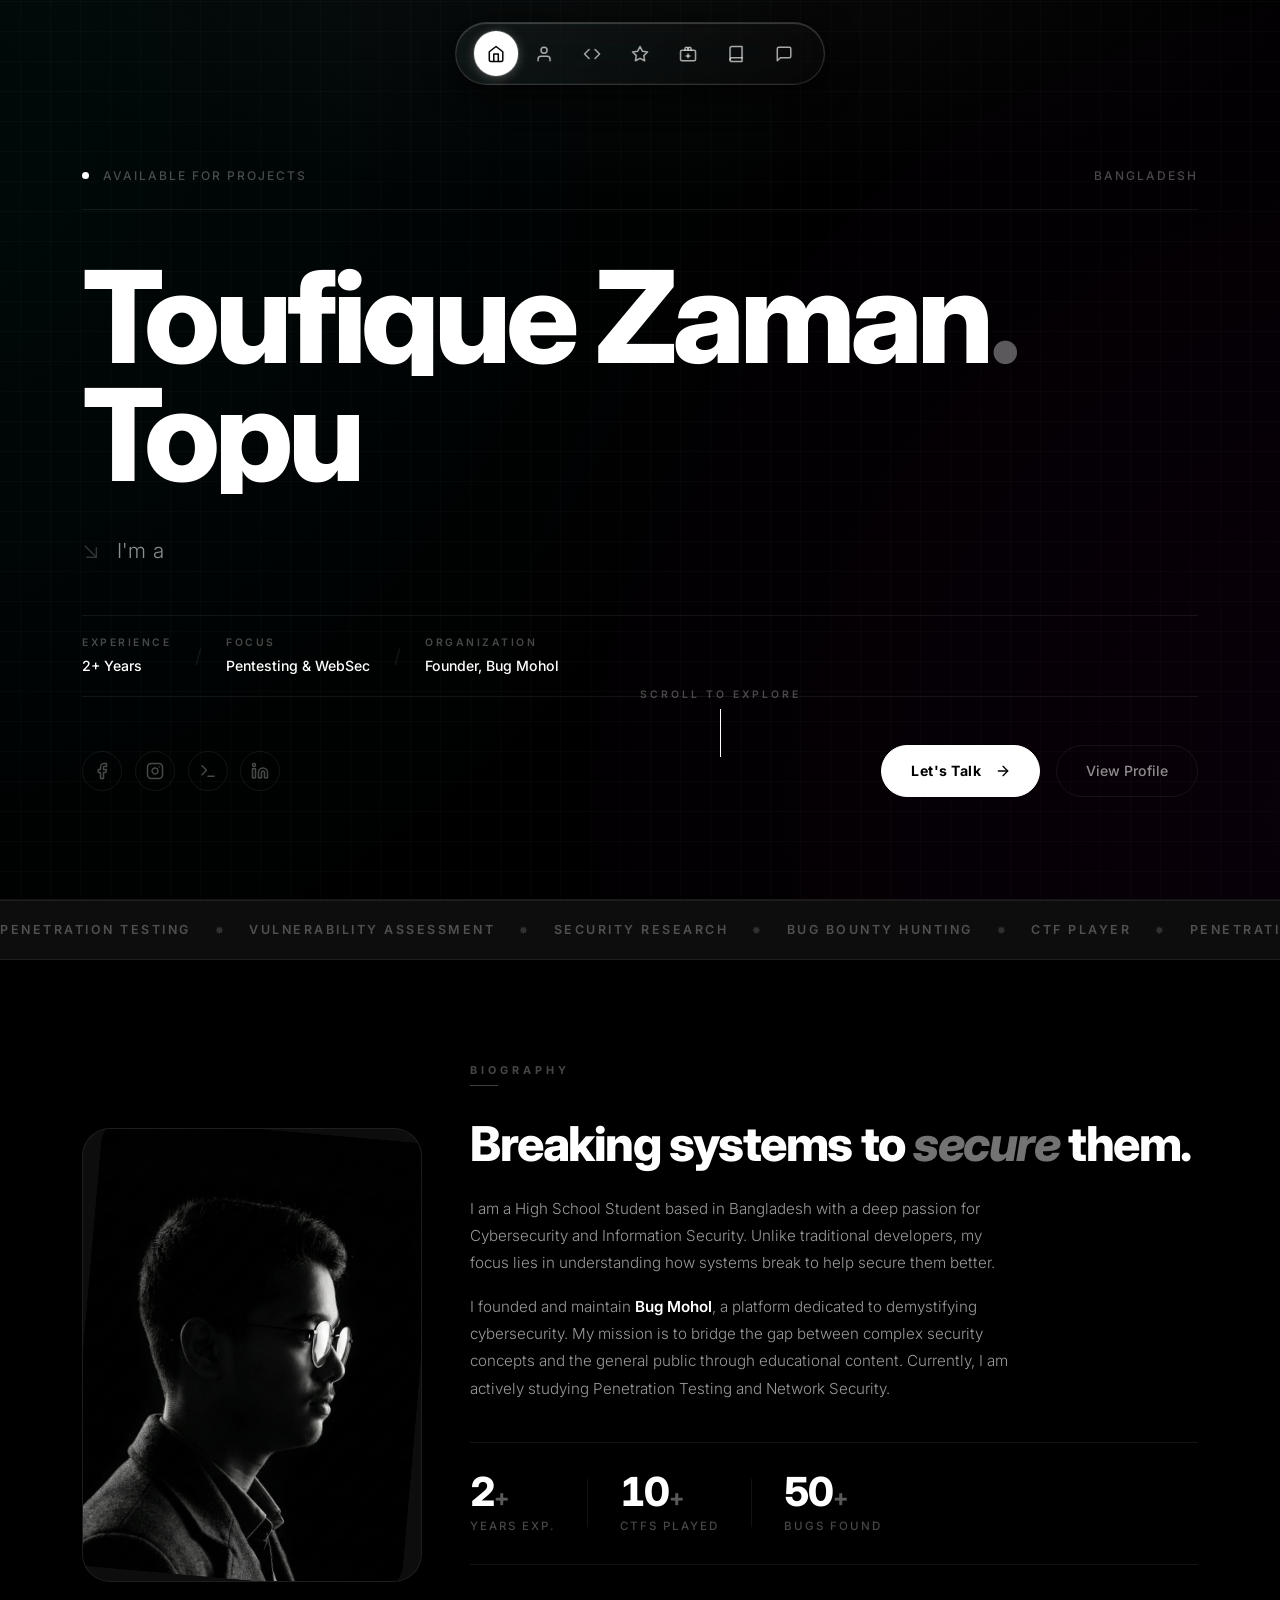
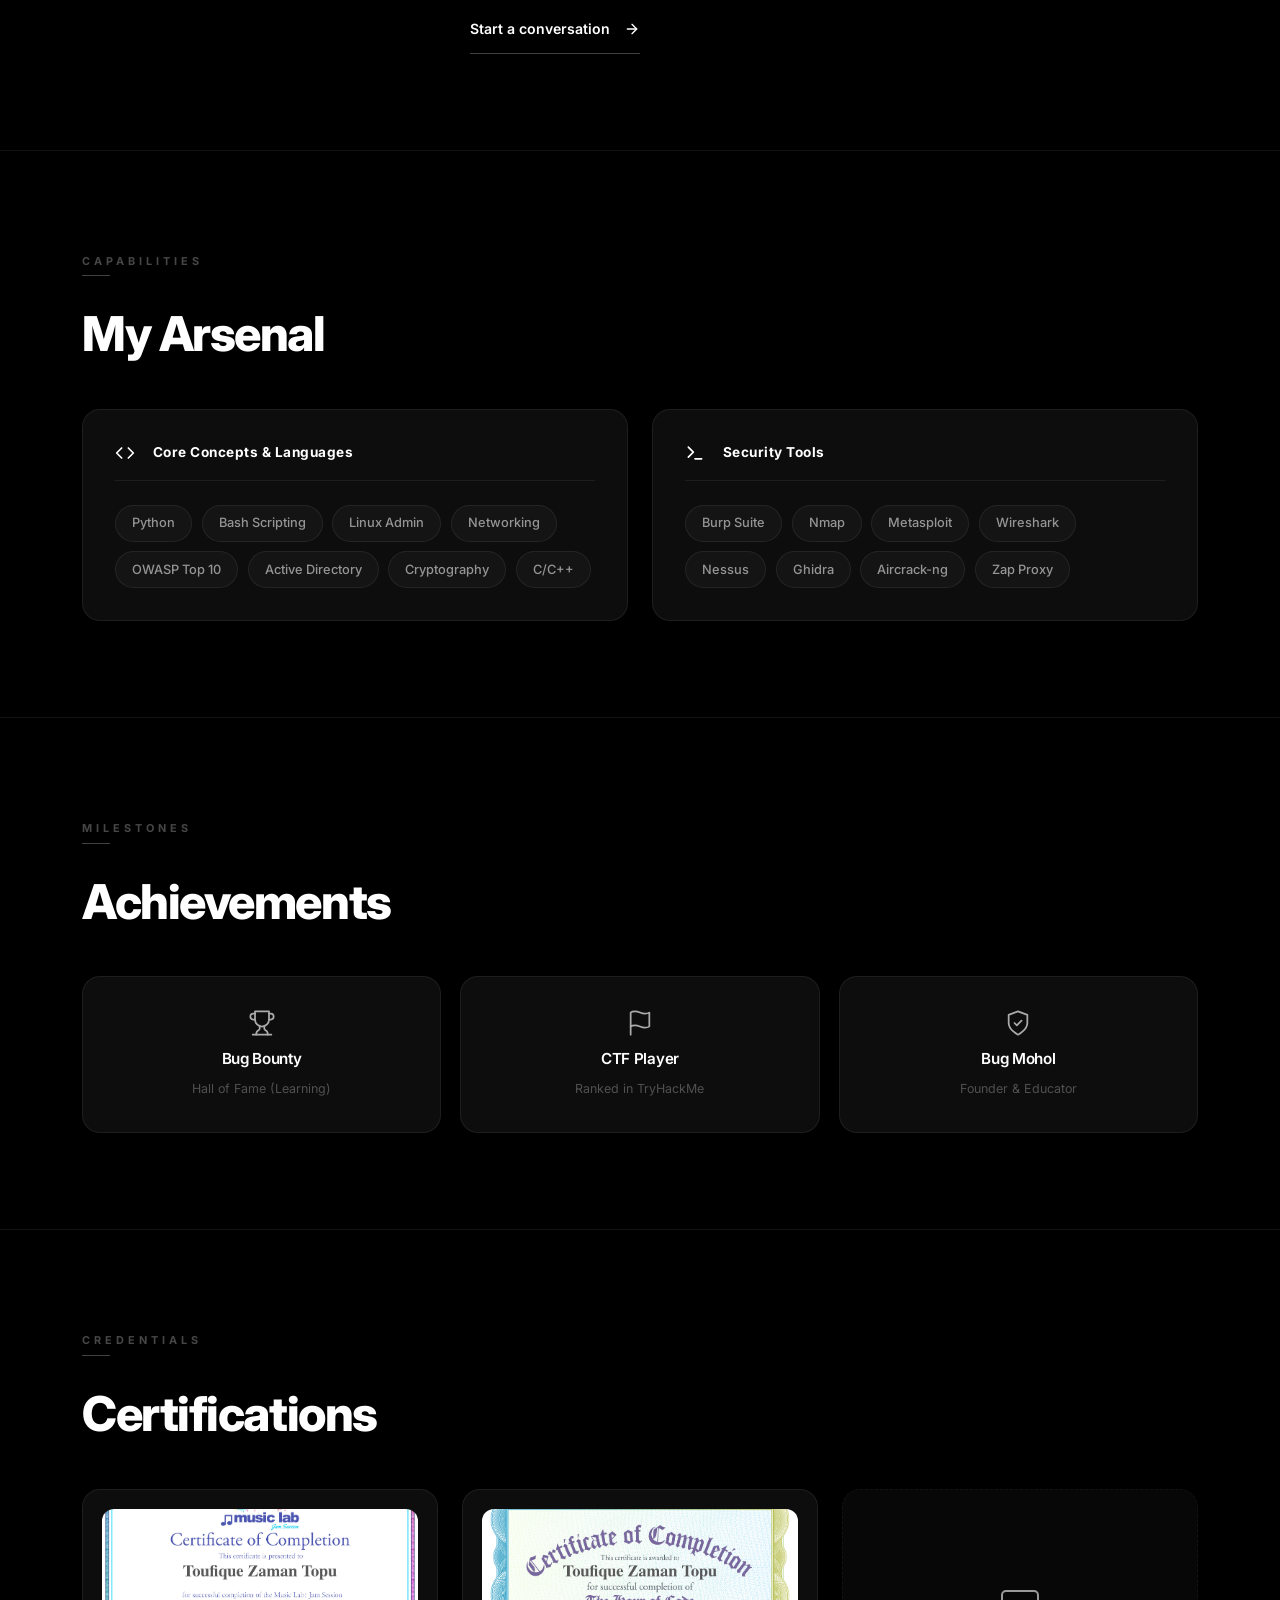
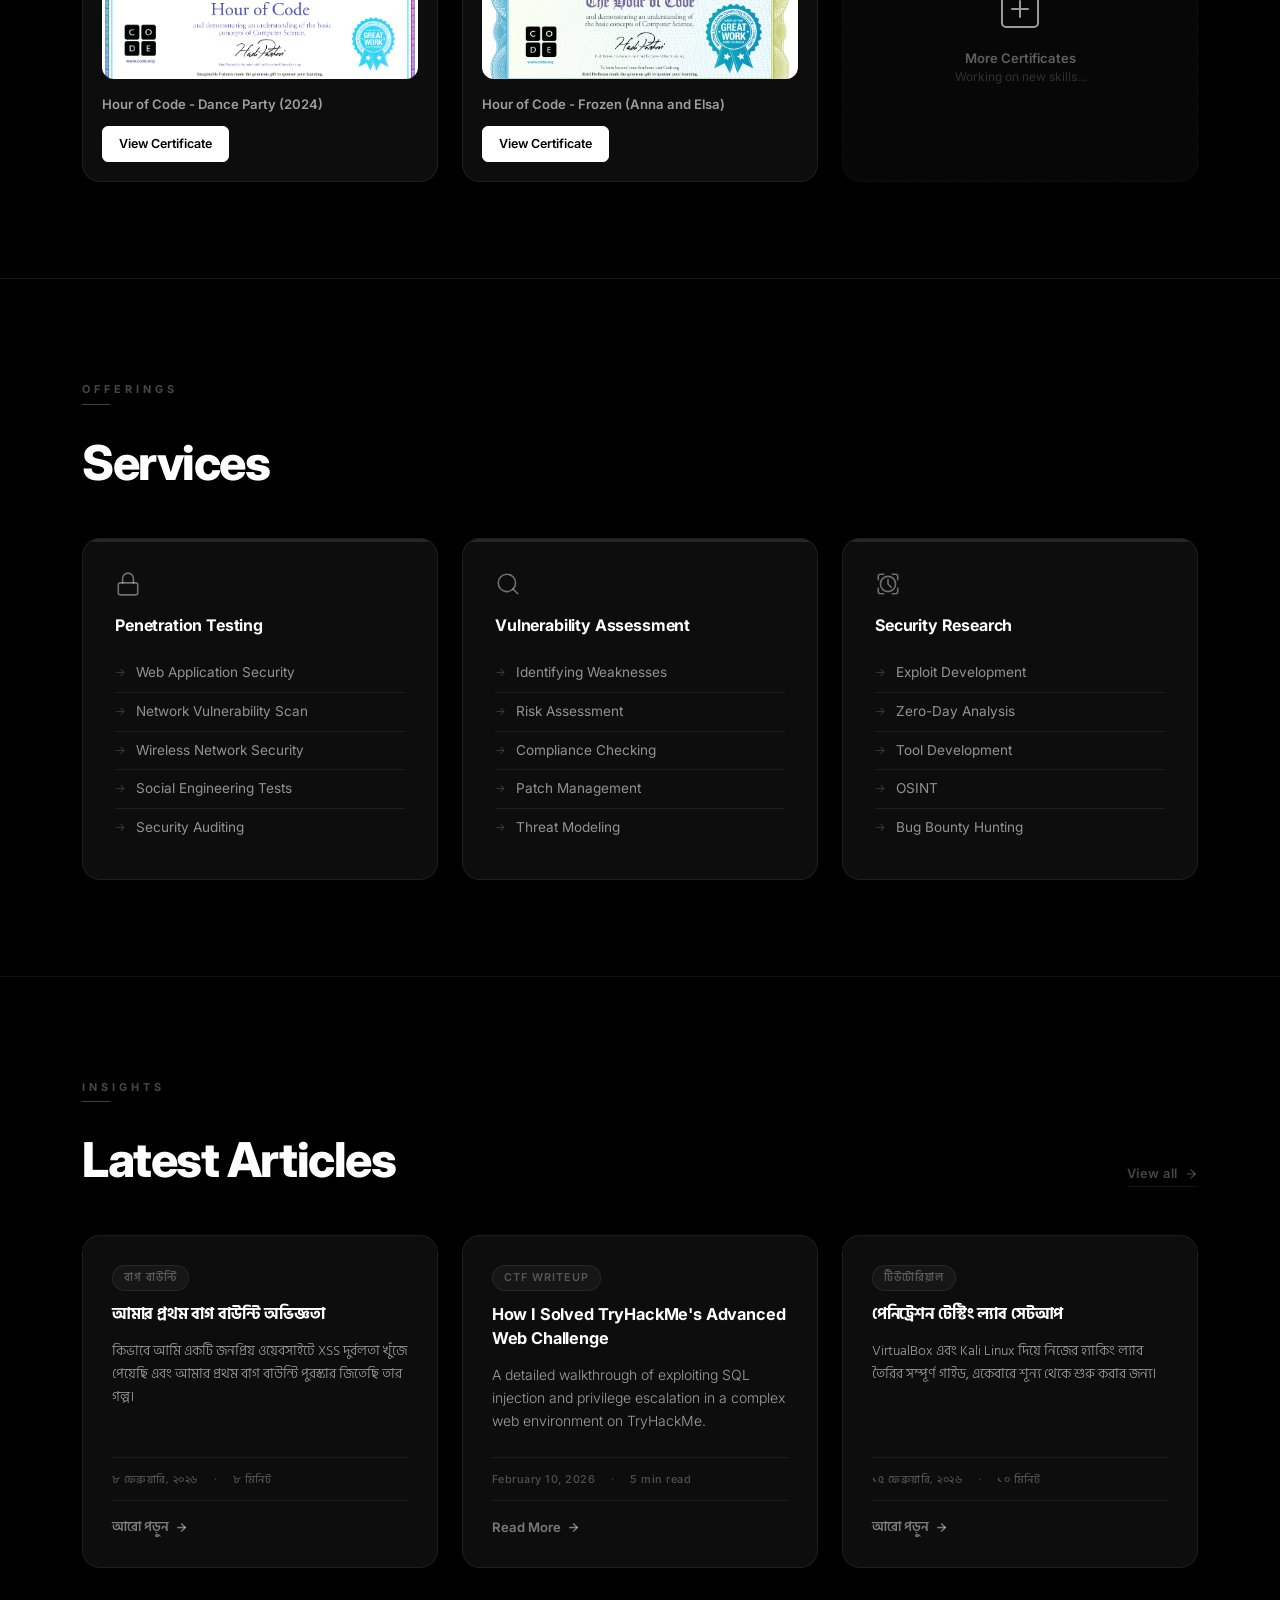
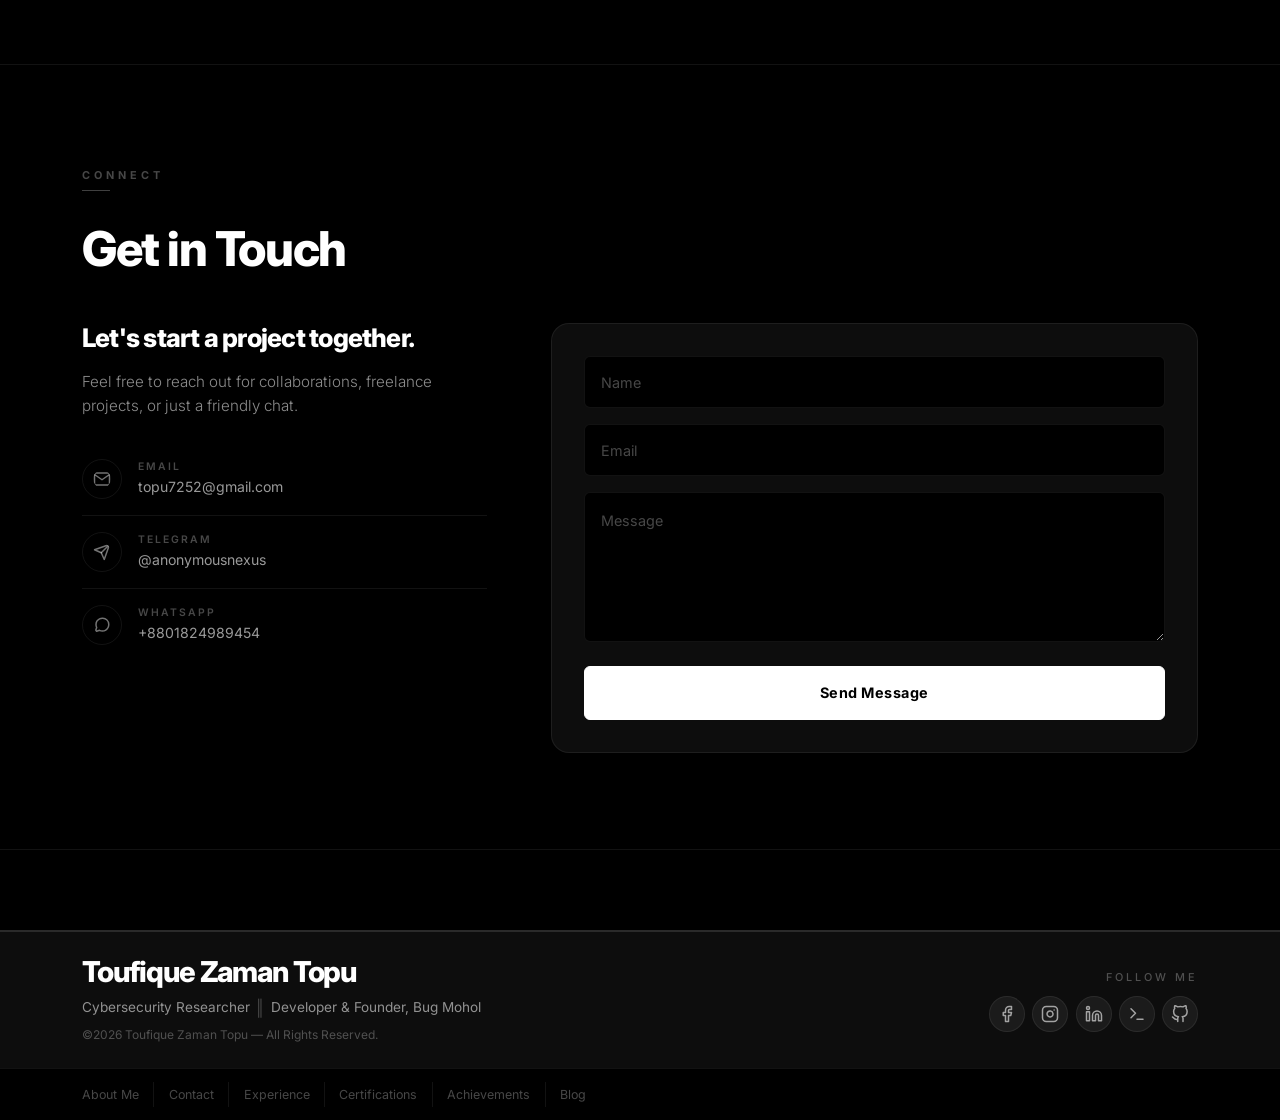
==== commit 7d20ca3f: "Add files via upload" ====
--- a/index.html
+++ b/index.html
@@ -1,648 +1,544 @@
-<!DOCTYPE html>
-<html lang="en">
-
-<head>
-  <meta charset="utf-8" />
-  <meta name="viewport" content="width=device-width, initial-scale=1" />
-  <title>Toufique Zaman Topu</title>
-  <link rel="icon" type="image/svg+xml" href="assets/image/favicon.svg">
-  <link href="https://cdn.jsdelivr.net/npm/bootstrap@5.3.0-alpha1/dist/css/bootstrap.min.css" rel="stylesheet"
-    integrity="sha384-GLhlTQ8iRABdZLl6O3oVMWSktQOp6b7In1Zl3/Jr59b6EGGoI1aFkw7cmDA6j6gD" crossorigin="anonymous" />
-  <link rel="stylesheet" href="https://cdn.jsdelivr.net/npm/bootstrap-icons@1.10.3/font/bootstrap-icons.css" />
-  <link rel="stylesheet" href="style.css" />
-  <link rel="stylesheet" href="https://cdn.jsdelivr.net/npm/swiper@11/swiper-bundle.min.css" />
-  <link rel="stylesheet" href="assets/css/achievements.css" />
-  <script src="https://unpkg.com/typed.js@2.1.0/dist/typed.umd.js"></script>
-</head>
-
-<body>
-  <!-- Preloader -->
-  <div id="preloader">
-    <div class="loader-container">
-      <div class="loader-ring"></div>
-      <div class="loader-ring"></div>
-      <span class="loader-text">TOPU</span>
-    </div>
-  </div>
-  <!-- Preloader End -->
-  <!-- Hero Section  -->
-  <section class="hero-setion" id="home">
-    <div class="container hero__container">
-      <h5>Hello I'm</h5>
-      <h1>Toufique Zaman Topu</h1>
-      <h5 class="text-light">I'm a <span class="auto-type"
-          style="color: var(--color-primary); font-weight: 600;"></span></h5>
-      <div class="hero-btn">
-        <!-- <a class="outline-btn" href="#">Download CV</a> -->
-        <a class="solid-btn" href="#contact">Let's Talk</a>
-      </div>
-      <div class="header__socials">
-        <a href="https://www.facebook.com/zamantopu.official/" target="_blank"><i class="bi bi-facebook"></i></a>
-        <a href="https://www.instagram.com/zamantopu.official/" target="_blank"><i class="bi bi-instagram"></i></a>
-        <a href="https://tryhackme.com/p/zamantopu" target="_blank" title="TryHackMe"><i class="bi bi-bug"></i></a>
-        <a href="https://www.linkedin.com/in/zaman-topu/" target="_blank"><i class="bi bi-linkedin"></i></a>
-      </div>
-      <div class="row my__img-row">
-        <div class="me">
-          <img class="my__img" src="./assets/image/topu-portfolio.png" alt="" />
-        </div>
-      </div>
-      <a class="scroll__down" href="#contact">Scroll Down</a>
-      <nav>
-        <ul>
-          <li>
-            <a class="nav-link active" href="#home"><i class="bi bi-house-door"></i></a>
-          </li>
-          <li>
-            <a class="nav-link" href="#experience"><i class="bi bi-tools"></i></a>
-          </li>
-          <li>
-            <a class="nav-link" href="#achievements"><i class="bi bi-trophy"></i></a>
-          </li>
-          <li>
-            <a class="nav-link" href="#portfolio"><i class="bi bi-briefcase"></i></a>
-          </li>
-          <li>
-            <a class="nav-link" href="blog.html"><i class="bi bi-book"></i></a>
-          </li>
-          <li>
-            <a class="nav-link" href="#contact"><i class="bi bi-chat-dots"></i></a>
-          </li>
-        </ul>
-      </nav>
-    </div>
-  </section>
-  <!-- Hero Section End  -->
-
-  <!-- About Section  -->
-  <section id="about">
-    <h5>Get to Know</h5>
-    <h2>About Me</h2>
-    <div class="container about__container">
-      <div class="aboutimage-div">
-        <div class="about__me">
-          <div class="about-img">
-            <img src="./assets/image/about-img.png" alt="" />
-          </div>
-        </div>
-      </div>
-      <div class="about__content">
-        <div class="about__cards">
-          <article class="about__card">
-            <i class="bi bi-award"></i>
-            <h4>Experience</h4>
-            <small>2+ Years</small>
-          </article>
-          <article class="about__card">
-            <i class="bi bi-people"></i>
-            <h4>Founder</h4>
-            <small>Bug Mohol</small>
-          </article>
-          <article class="about__card">
-            <i class="bi bi-shield-check"></i>
-            <h4>Research</h4>
-            <small>Penetration Testing</small>
-          </article>
-        </div>
-        <p>
-          I am a High School Student based in Bangladesh with a deep passion for Cybersecurity and Information Security.
-          Unlike traditional developers, my focus lies in understanding how systems break to help secure them better.
-        </p>
-        <p>
-          I founded and maintain <strong>Bug Mohol</strong>, a platform dedicated to demystifying cybersecurity. My
-          mission is to bridge the gap between complex security concepts and the general public through educational
-          content. Currently, I am actively studying Penetration Testing and Network Security.
-        </p>
-        <div class="about-btn">
-          <a class="solid-btn mob-solid-btn" href="#contact">Let's Talk</a>
-        </div>
-      </div>
-    </div>
-  </section>
-  <!-- About Section End -->
-
-
-
-
-  <!-- My Experience  -->
-  <section id="experience">
-    <h5>What Skills I have</h5>
-    <h2>My Experience</h2>
-    <div class="container">
-      <div class="row">
-        <div class="col-12 col-md-6 experience">
-          <div class="about__card">
-            <h3>Cybersecurity & Languages</h3>
-            <div class="experience-box d-flex">
-              <div class="experience-content d-flex">
-                <i class="bi bi-patch-check-fill"></i>
-                <div class="ms-3">
-                  <h4>Python</h4>
-                  <small>Experienced</small>
-                </div>
-              </div>
-              <div class="experience-content d-flex">
-                <i class="bi bi-patch-check-fill"></i>
-                <div class="ms-3">
-                  <h4>Bash Scripting</h4>
-                  <small>Intermediate</small>
-                </div>
-              </div>
-              <div class="experience-content d-flex">
-                <i class="bi bi-patch-check-fill"></i>
-                <div class="ms-3">
-                  <h4>Linux Admin</h4>
-                  <small>Experienced</small>
-                </div>
-              </div>
-              <div class="experience-content d-flex">
-                <i class="bi bi-patch-check-fill"></i>
-                <div class="ms-3">
-                  <h4>Networking</h4>
-                  <small>Experienced</small>
-                </div>
-              </div>
-
-              <div class="experience-content d-flex">
-                <i class="bi bi-patch-check-fill"></i>
-                <div class="ms-3">
-                  <h4>OWASP Top 10</h4>
-                  <small>Experienced</small>
-                </div>
-              </div>
-              <div class="experience-content d-flex">
-                <i class="bi bi-patch-check-fill"></i>
-                <div class="ms-3">
-                  <h4>Active Directory</h4>
-                  <small>Intermediate</small>
-                </div>
-              </div>
-              <div class="experience-content d-flex">
-                <i class="bi bi-patch-check-fill"></i>
-                <div class="ms-3">
-                  <h4>Cryptography</h4>
-                  <small>Intermediate</small>
-                </div>
-              </div>
-              <div class="experience-content d-flex">
-                <i class="bi bi-patch-check-fill"></i>
-                <div class="ms-3">
-                  <h4>C/C++</h4>
-                  <small>Intermediate</small>
-                </div>
-              </div>
-            </div>
-          </div>
-        </div>
-        <div class="col-12 col-md-6 experience">
-          <div class="about__card">
-            <h3>Tools & Arsenal</h3>
-            <div class="experience-box d-flex">
-              <div class="experience-content d-flex">
-                <i class="bi bi-patch-check-fill"></i>
-                <div class="ms-3">
-                  <h4>Burp Suite</h4>
-                  <small>Experienced</small>
-                </div>
-              </div>
-              <div class="experience-content d-flex">
-                <i class="bi bi-patch-check-fill"></i>
-                <div class="ms-3">
-                  <h4>Nmap</h4>
-                  <small>Experienced</small>
-                </div>
-              </div>
-              <div class="experience-content d-flex">
-                <i class="bi bi-patch-check-fill"></i>
-                <div class="ms-3">
-                  <h4>Metasploit</h4>
-                  <small>Experienced</small>
-                </div>
-              </div>
-              <div class="experience-content d-flex">
-                <i class="bi bi-patch-check-fill"></i>
-                <div class="ms-3">
-                  <h4>Wireshark</h4>
-                  <small>Experienced</small>
-                </div>
-              </div>
-
-              <div class="experience-content d-flex">
-                <i class="bi bi-patch-check-fill"></i>
-                <div class="ms-3">
-                  <h4>Nessus</h4>
-                  <small>Experienced</small>
-                </div>
-
-              </div>
-              <div class="experience-content d-flex">
-                <i class="bi bi-patch-check-fill"></i>
-                <div class="ms-3">
-                  <h4>Ghidra</h4>
-                  <small>Intermediate</small>
-                </div>
-              </div>
-              <div class="experience-content d-flex">
-                <i class="bi bi-patch-check-fill"></i>
-                <div class="ms-3">
-                  <h4>Aircrack-ng</h4>
-                  <small>Experienced</small>
-                </div>
-              </div>
-              <div class="experience-content d-flex">
-                <i class="bi bi-patch-check-fill"></i>
-                <div class="ms-3">
-                  <h4>Zap Proxy</h4>
-                  <small>Experienced</small>
-                </div>
-              </div>
-            </div>
-          </div>
-        </div>
-      </div>
-    </div>
-  </section>
-  <!-- My Experience End -->
-
-  <!-- Achievements Section -->
-  <section id="achievements">
-    <h5>My Accomplishments</h5>
-    <h2>Achievements</h2>
-    <div class="container achievements__container">
-      <div class="achievements__content" style="width: 100%; text-align: center;">
-        <div class="achievements__cards">
-          <article class="achievements__card">
-            <i class="bi bi-trophy"></i>
-            <h4>Bug Bounty</h4>
-            <small>Hall of Fame (Learning)</small>
-          </article>
-          <article class="achievements__card">
-            <i class="bi bi-flag"></i>
-            <h4>CTF Player</h4>
-            <small>Ranked in TryHackMe</small>
-          </article>
-
-        </div>
-        <p style="margin-top: 2rem; color: var(--color-light);">
-          actively participating in Capture The Flag (CTF) competitions on platforms like HackTheBox and TryHackMe to
-          sharpen my skills. Committed to continuous learning in the ever-evolving field of cybersecurity.
-        </p>
-      </div>
-    </div>
-  </section>
-  <!-- Achievements End -->
-
-
-  <section id="portfolio">
-    <h5>My Credentials</h5>
-    <h2>Certifications</h2>
-    <div class="container">
-      <div class="row g-4">
-        <div class="col-12 col-md-6 col-lg-4">
-          <div class="portfolio-card about__card">
-            <div class="portfolio-img">
-              <img src="./assets/image/portfolio/Hour Of Code certifi 1 .jpg" alt="" />
-            </div>
-            <p class="text-start text-white">
-              Hour of Code - Dance Party (2024)
-            </p>
-            <div class="hero-btn portfolio-btn">
-              <a class="outline-btn" href="#" target="_blank">Verify</a>
-              <a class="solid-btn" href="#" onclick="viewCertificate(this, event)"
-                data-src="./assets/image/portfolio/Hour Of Code certifi 1 .jpg">View</a>
-            </div>
-          </div>
-        </div>
-        <div class="col-12 col-md-6 col-lg-4">
-          <div class="portfolio-card about__card">
-            <div class="portfolio-img">
-              <img src="./assets/image/portfolio/Hour of Code certifi 2.jpg" alt="" />
-            </div>
-            <p class="text-start text-white">
-              Hour of Code - Frozen (Anna and Elsa)
-            </p>
-            <div class="hero-btn portfolio-btn">
-              <a class="outline-btn" href="#" target="_blank">Verify</a>
-              <a class="solid-btn" href="#" onclick="viewCertificate(this, event)"
-                data-src="./assets/image/portfolio/Hour of Code certifi 2.jpg">View</a>
-            </div>
-          </div>
-        </div>
-        <div class="col-12 col-md-6 col-lg-4">
-          <div class="portfolio-card about__card">
-            <div class="portfolio-img">
-              <img src="./assets/image/portfolio/pimg-03.jpg" alt="" />
-            </div>
-            <p class="text-start text-white">
-              CompTIA Security+ (SY0-601)
-            </p>
-            <div class="hero-btn portfolio-btn">
-              <a class="outline-btn" href="#" target="_blank">Verify</a>
-              <a class="solid-btn" href="#" onclick="viewCertificate(this, event)"
-                data-src="./assets/image/portfolio/pimg-03.jpg">View</a>
-            </div>
-          </div>
-        </div>
-        <div class="col-12 col-md-6 col-lg-4">
-          <div class="portfolio-card about__card">
-            <div class="portfolio-img">
-              <img src="./assets/image/portfolio/pimg-04.jpg" alt="" />
-            </div>
-            <p class="text-start text-white">
-              Cisco Certified Network Associate (CCNA)
-            </p>
-            <div class="hero-btn portfolio-btn">
-              <a class="outline-btn" href="#" target="_blank">Verify</a>
-              <a class="solid-btn" href="#" onclick="viewCertificate(this, event)"
-                data-src="./assets/image/portfolio/pimg-04.jpg">View</a>
-            </div>
-          </div>
-        </div>
-        <div class="col-12 col-md-6 col-lg-4">
-          <div class="portfolio-card about__card">
-            <div class="portfolio-img">
-              <img src="./assets/image/portfolio/pimg-05.jpg" alt="" />
-            </div>
-            <p class="text-start text-white">
-              Burp Suite Certified Practitioner
-            </p>
-            <div class="hero-btn portfolio-btn">
-              <a class="outline-btn" href="#" target="_blank">Verify</a>
-              <a class="solid-btn" href="#" onclick="viewCertificate(this, event)"
-                data-src="./assets/image/portfolio/pimg-05.jpg">View</a>
-            </div>
-          </div>
-        </div>
-        <div class="col-12 col-md-6 col-lg-4">
-          <div class="portfolio-card about__card">
-            <div class="portfolio-img">
-              <img src="./assets/image/portfolio/pimg-06.jpg" alt="" />
-            </div>
-            <p class="text-start text-white">
-              eLearnSecurity Junior Penetration Tester (eJPT)
-            </p>
-            <div class="hero-btn portfolio-btn">
-              <a class="outline-btn" href="#" target="_blank">Verify</a>
-              <a class="solid-btn" href="#" onclick="viewCertificate(this, event)"
-                data-src="./assets/image/portfolio/pimg-06.jpg">View</a>
-            </div>
-          </div>
-        </div>
-      </div>
-    </div>
-  </section>
-  <!-- Certifications End -->
-
-  <!-- Services  -->
-  <section id="services">
-    <h5>What I Offer</h5>
-    <h2>Services</h2>
-    <div class="container">
-      <div class="row">
-        <div class="col-12 col-md-4">
-          <div class="service-card about__card position-relative">
-            <div
-              class="card-head text-center position-absolute top-0 start-0 d-flex justify-content-center align-items-center">
-              Penetration Testing
-            </div>
-            <ul>
-              <li><i class="bi bi-check2-circle"></i>Web Application Security</li>
-              <li><i class="bi bi-check2-circle"></i>Network Vulnerability Scan</li>
-              <li><i class="bi bi-check2-circle"></i>Wireless Network Security</li>
-              <li><i class="bi bi-check2-circle"></i>Social Engineering Tests</li>
-              <li><i class="bi bi-check2-circle"></i>Security Auditing</li>
-            </ul>
-          </div>
-        </div>
-        <div class="col-12 col-md-4">
-          <div class="service-card about__card position-relative">
-            <div
-              class="card-head text-center position-absolute top-0 start-0 d-flex justify-content-center align-items-center">
-              Vulnerability Assessment
-            </div>
-            <ul>
-              <li><i class="bi bi-check2-circle"></i>Identifying Weaknesses</li>
-              <li><i class="bi bi-check2-circle"></i>Risk Assessment</li>
-              <li><i class="bi bi-check2-circle"></i>Compliance Checking</li>
-              <li><i class="bi bi-check2-circle"></i>Patch Management</li>
-              <li><i class="bi bi-check2-circle"></i>Configuration Review</li>
-              <li><i class="bi bi-check2-circle"></i>Threat Modeling</li>
-            </ul>
-          </div>
-        </div>
-        <div class="col-12 col-md-4">
-          <div class="service-card about__card position-relative">
-            <div
-              class="card-head text-center position-absolute top-0 start-0 d-flex justify-content-center align-items-center">
-              Security Research
-            </div>
-            <ul>
-              <li><i class="bi bi-check2-circle"></i>Exploit Development</li>
-              <li><i class="bi bi-check2-circle"></i>Zero-Day Analysis</li>
-              <li><i class="bi bi-check2-circle"></i>Security Tool Development</li>
-              <li><i class="bi bi-check2-circle"></i>Open Source Intelligence</li>
-              <li><i class="bi bi-check2-circle"></i>Bug Bounty Hunting</li>
-            </ul>
-          </div>
-        </div>
-      </div>
-    </div>
-  </section>
-  <!-- Services End -->
-
-  <!-- Latest Articles Section -->
-  <section id="latest-articles" class="section-padding">
-    <h5>Security Insights</h5>
-    <h2>Latest Articles</h2>
-
-    <div class="container">
-      <div class="row">
-        <!-- Article 1 -->
-        <div class="col-12 col-md-4 mb-4">
-          <div class="blog-preview-card">
-            <div class="blog-preview-content">
-              <span class="category-badge-sm ctf">CTF Writeup</span>
-              <h3>How I Solved TryHackMe's Advanced Web Challenge</h3>
-              <p>A detailed walkthrough of exploiting SQL injection and privilege escalation...</p>
-              <a href="blog.html" class="read-more-link">Read More <i class="bi bi-arrow-right"></i></a>
-            </div>
-          </div>
-        </div>
-
-        <!-- Article 2 -->
-        <div class="col-12 col-md-4 mb-4">
-          <div class="blog-preview-card">
-            <div class="blog-preview-content">
-              <span class="category-badge-sm bugbounty">বাগ বাউন্টি</span>
-              <h3>আমার প্রথম বাগ বাউন্টি অভিজ্ঞতা</h3>
-              <p>কিভাবে আমি একটি জনপ্রিয় ওয়েবসাইটে XSS দুর্বলতা খুঁজে পেয়েছি এবং আমার প্রথম বাগ বাউন্টি পুরস্কার
-                জিতেছি...</p>
-              <a href="blog.html" class="read-more-link">Read More <i class="bi bi-arrow-right"></i></a>
-            </div>
-          </div>
-        </div>
-
-        <!-- Article 3 -->
-        <div class="col-12 col-md-4 mb-4">
-          <div class="blog-preview-card">
-            <div class="blog-preview-content">
-              <span class="category-badge-sm tutorial">টিউটোরিয়াল</span>
-              <h3>পেনিট্রেশন টেস্টিং ল্যাব সেটআপ</h3>
-              <p>VirtualBox এবং Kali Linux দিয়ে নিজের হ্যাকিং ল্যাব তৈরির সম্পূর্ণ গাইড...</p>
-              <a href="blog.html" class="read-more-link">Read More <i class="bi bi-arrow-right"></i></a>
-            </div>
-          </div>
-        </div>
-      </div>
-
-      <div class="text-center mt-4">
-        <a href="blog.html" class="btn btn-primary-custom">View All Articles</a>
-      </div>
-    </div>
-  </section>
-
-  <!-- Contact  -->
-  <section id="contact">
-    <h5>Get in Touch</h5>
-    <h2>Contact</h2>
-    <div class="container">
-      <div class="row g-5">
-        <div class="col-12 col-md-5 col-lg-4">
-          <div class="contact-card about__card mb-3 d-flex flex-column align-items-center justify-content-center">
-            <i class="bi bi-envelope-check-fill"></i>
-            <h6>Email</h6>
-            <p>topu7252@gmail.com</p>
-            <a href="mailto:topu7252@gmail.com">Send a message</a>
-          </div>
-          <div class="contact-card about__card mb-3 d-flex flex-column align-items-center justify-content-center">
-            <i class="bi bi-telegram"></i>
-            <h6>Telegram</h6>
-            <p>@anonymousnexus</p>
-            <a href="https://t.me/anonymousnexus">Send a message</a>
-          </div>
-          <div class="contact-card about__card mb-3 d-flex flex-column align-items-center justify-content-center">
-            <i class="bi bi-whatsapp"></i>
-            <h6>Whatsapp</h6>
-            <p>+8801824989454</p>
-            <a href="https://wa.me/+8801824989454">Send a message</a>
-          </div>
-        </div>
-        <div class="col-12 col-md-7 col-lg-8">
-          <div class="my-contact-form">
-            <form action="https://formsubmit.co/topu7252@gmail.com" method="POST" id="contact-form">
-              <div>
-                <input type="text" id="name" name="name" placeholder="Name" required />
-              </div>
-              <div>
-                <input type="email" name="email" id="email" placeholder="Email" required />
-              </div>
-              <div>
-                <textarea name="message" id="message" placeholder="Message" required></textarea>
-              </div>
-              <input type="hidden" name="_captcha" value="false" />
-              <input type="hidden" name="_template" value="table" />
-              <button class="my-contact-form-btn" type="submit">
-                Send Message
-              </button>
-            </form>
-          </div>
-        </div>
-      </div>
-    </div>
-  </section>
-  <!-- Contact End -->
-
-  <!-- Footer  -->
-  <footer id="footer" class="jg-footer">
-
-    <!-- Main Footer Body -->
-    <div class="jg-footer__body">
-      <div class="container">
-        <div class="row align-items-center py-4">
-
-          <!-- Left: Logo + Info -->
-          <div class="col-12 col-md-7">
-            <div class="jg-footer__logo">Toufique Zaman Topu</div>
-            <div class="jg-footer__meta mt-2">
-              <span>Cybersecurity Researcher</span>
-              <span class="jg-footer__meta-sep">&#x2016;</span>
-              <span>Developer &amp; Founder, Bug Mohol</span>
-            </div>
-            <div class="jg-footer__copy mt-1">
-              &copy;<span id="currentYear">2026</span> Toufique Zaman Topu &mdash; All Rights Reserved.
-            </div>
-          </div>
-
-          <!-- Right: Follow + Social Icons -->
-          <div class="col-12 col-md-5 text-md-end mt-4 mt-md-0">
-            <div class="jg-footer__follow-label">Follow Me</div>
-            <div class="jg-footer__socials">
-              <a href="https://www.facebook.com/zamantopu.official/" target="_blank" title="Facebook">
-                <i class="bi bi-facebook"></i>
-              </a>
-              <a href="https://www.instagram.com/zamantopu.official/" target="_blank" title="Instagram">
-                <i class="bi bi-instagram"></i>
-              </a>
-              <a href="https://www.linkedin.com/in/zaman-topu/" target="_blank" title="LinkedIn">
-                <i class="bi bi-linkedin"></i>
-              </a>
-              <a href="https://tryhackme.com/p/zamantopu" target="_blank" title="TryHackMe">
-                <i class="bi bi-terminal-fill"></i>
-              </a>
-              <a href="https://github.com/zaman-topu" target="_blank" title="GitHub">
-                <i class="bi bi-github"></i>
-              </a>
-            </div>
-          </div>
-
-        </div>
-      </div>
-    </div>
-
-    <!-- Bottom Dark Nav Bar -->
-    <div class="jg-footer__navbar">
-      <div class="container">
-        <div class="jg-footer__navlinks">
-          <a href="#about">About Me</a>
-          <a href="#contact">Contact</a>
-          <a href="#experience">Experience</a>
-          <a href="#portfolio">Certifications</a>
-          <a href="#achievements">Achievements</a>
-          <a href="blog.html">Blog</a>
-        </div>
-      </div>
-    </div>
-
-  </footer>
-  <!-- Footer End -->
-
-  <!-- Certificate Modal -->
-  <div class="modal fade" id="certificateModal" tabindex="-1" aria-labelledby="certificateModalLabel"
-    aria-hidden="true">
-    <div class="modal-dialog modal-dialog-centered modal-lg">
-      <div class="modal-content">
-        <div class="modal-header border-0">
-          <h5 class="modal-title" id="certificateModalLabel">Certificate View</h5>
-          <button type="button" class="btn-close" data-bs-dismiss="modal" aria-label="Close"></button>
-        </div>
-        <div class="modal-body text-center">
-          <img src="" id="certificateImage" class="img-fluid rounded" alt="Certificate Preview">
-        </div>
-        <div class="modal-footer border-0">
-          <a href="#" id="downloadCertificateBtn" class="btn btn-primary" download>Download</a>
-          <button type="button" class="btn btn-secondary" data-bs-dismiss="modal">Close</button>
-        </div>
-      </div>
-    </div>
-  </div>
-  <!-- Certificate Modal End -->
-
-  <script src="https://cdn.jsdelivr.net/npm/bootstrap@5.3.0-alpha1/dist/js/bootstrap.bundle.min.js"
-    integrity="sha384-w76AqPfDkMBDXo30jS1Sgez6pr3x5MlQ1ZAGC+nuZB+EYdgRZgiwxhTBTkF7CXvN"
-    crossorigin="anonymous"></script>
-  <!-- Swiper JS -->
-  <script src="https://cdn.jsdelivr.net/npm/swiper@11/swiper-bundle.min.js"></script>
-  <script src="./main.js"></script>
-</body>
-
-</html>+<!DOCTYPE html>
+<html lang="en">
+
+<head>
+  <meta charset="utf-8" />
+  <meta name="viewport" content="width=device-width, initial-scale=1" />
+  <!-- SEO Meta Tags -->
+  <title>Toufique Zaman Topu | Cybersecurity Researcher</title>
+  <meta name="description" content="Toufique Zaman Topu — Cybersecurity Researcher, Penetration Tester, Bug Bounty Hunter & Founder of Bug Mohol. Based in Bangladesh." />
+  <meta name="keywords" content="cybersecurity, penetration testing, bug bounty, ethical hacker, CTF, Bangladesh, Toufique Zaman, Topu" />
+  <meta name="author" content="Toufique Zaman Topu" />
+  <meta name="robots" content="index, follow" />
+  
+  <!-- Canonical URL (Replace with your actual domain) -->
+  <link rel="canonical" href="https://zaman-topu.github.io/" />
+
+  <!-- Open Graph / Facebook / LinkedIn -->
+  <meta property="og:type" content="website" />
+  <meta property="og:title" content="Toufique Zaman Topu | Cybersecurity Researcher" />
+  <meta property="og:description" content="Penetration Tester, Bug Hunter & Founder of Bug Mohol." />
+  <meta property="og:url" content="https://zaman-topu.github.io/" />
+  <meta property="og:image" content="https://zaman-topu.github.io/assets/image/og-image.jpg" />
+
+  <!-- Twitter -->
+  <meta name="twitter:card" content="summary_large_image" />
+  <meta name="twitter:title" content="Toufique Zaman Topu | Cybersecurity Researcher" />
+  <meta name="twitter:description" content="Penetration Tester, Bug Hunter & Founder of Bug Mohol." />
+  <meta name="twitter:image" content="https://zaman-topu.github.io/assets/image/og-image.jpg" />
+  <link rel="icon" type="image/svg+xml" href="assets/image/favicon.svg">
+  <!-- Preconnect for fonts -->
+  <link rel="preconnect" href="https://fonts.googleapis.com">
+  <link rel="preconnect" href="https://fonts.gstatic.com" crossorigin>
+  <!-- Google Fonts: Inter + Hind Siliguri -->
+  <link href="https://fonts.googleapis.com/css2?family=Inter:wght@300;400;500;600;700;800&family=Hind+Siliguri:wght@300;400;500;600;700&family=JetBrains+Mono:wght@400;500;700&display=swap" rel="stylesheet">
+  <!-- Bootstrap — load first (our CSS will override it) -->
+  <link href="https://cdn.jsdelivr.net/npm/bootstrap@5.3.0-alpha1/dist/css/bootstrap.min.css" rel="stylesheet" />
+  <!-- Our CSS — load LAST to override Bootstrap -->
+  <link rel="stylesheet" href="style.css?v=2" />
+  <!-- Typed.js — deferred -->
+  <script src="https://unpkg.com/typed.js@2.1.0/dist/typed.umd.js" defer></script>
+</head>
+
+<body>
+  <!-- Preloader -->
+  <div id="preloader">
+    <div class="pl-logo">
+      <span class="pl-logo-bracket">[</span>
+      <span class="pl-logo-name">TOPU</span>
+      <span class="pl-logo-bracket">]</span>
+      <span class="pl-logo-cursor"></span>
+    </div>
+    <div class="pl-terminal">
+      <div class="pl-line" id="pl-l1">
+        <span class="pl-prompt">$</span>
+        <span class="pl-cmd">init portfolio.exe</span>
+        <span class="pl-ok">OK</span>
+      </div>
+      <div class="pl-line" id="pl-l2">
+        <span class="pl-prompt">$</span>
+        <span class="pl-cmd">load assets...</span>
+        <span class="pl-ok">OK</span>
+      </div>
+      <div class="pl-line" id="pl-l3">
+        <span class="pl-prompt">$</span>
+        <span class="pl-cmd">decrypt identity...</span>
+        <span class="pl-ok">OK</span>
+      </div>
+    </div>
+    <div class="pl-progress-wrap">
+      <div class="pl-progress-track">
+        <div class="pl-progress-fill" id="pl-bar"></div>
+      </div>
+      <div class="pl-progress-label">
+        <span>INITIALIZING</span>
+        <span id="pl-pct">0%</span>
+      </div>
+    </div>
+  </div>
+  
+  <nav id="main-nav" aria-label="Main Navigation">
+    <ul>
+      <li>
+        <a class="nav-link active" href="#home" title="Home">
+          <svg xmlns="http://www.w3.org/2000/svg" width="18" height="18" viewBox="0 0 24 24" fill="none" stroke="currentColor" stroke-width="2" stroke-linecap="round" stroke-linejoin="round"><path d="M3 9l9-7 9 7v11a2 2 0 0 1-2 2H5a2 2 0 0 1-2-2z"/><polyline points="9 22 9 12 15 12 15 22"/></svg>
+        </a>
+      </li>
+      <li>
+        <a class="nav-link" href="#about" title="About">
+          <svg xmlns="http://www.w3.org/2000/svg" width="18" height="18" viewBox="0 0 24 24" fill="none" stroke="currentColor" stroke-width="2" stroke-linecap="round" stroke-linejoin="round"><path d="M20 21v-2a4 4 0 0 0-4-4H8a4 4 0 0 0-4 4v2"/><circle cx="12" cy="7" r="4"/></svg>
+        </a>
+      </li>
+      <li>
+        <a class="nav-link" href="#experience" title="Skills">
+          <svg xmlns="http://www.w3.org/2000/svg" width="18" height="18" viewBox="0 0 24 24" fill="none" stroke="currentColor" stroke-width="2" stroke-linecap="round" stroke-linejoin="round"><polyline points="16 18 22 12 16 6"/><polyline points="8 6 2 12 8 18"/></svg>
+        </a>
+      </li>
+      <li>
+        <a class="nav-link" href="#achievements" title="Achievements">
+          <svg xmlns="http://www.w3.org/2000/svg" width="18" height="18" viewBox="0 0 24 24" fill="none" stroke="currentColor" stroke-width="2" stroke-linecap="round" stroke-linejoin="round"><polygon points="12 2 15.09 8.26 22 9.27 17 14.14 18.18 21.02 12 17.77 5.82 21.02 7 14.14 2 9.27 8.91 8.26 12 2"/></svg>
+        </a>
+      </li>
+      <li>
+        <a class="nav-link" href="#portfolio" title="Certifications">
+          <svg xmlns="http://www.w3.org/2000/svg" width="18" height="18" viewBox="0 0 24 24" fill="none" stroke="currentColor" stroke-width="2" stroke-linecap="round" stroke-linejoin="round"><rect x="2" y="7" width="20" height="14" rx="2"/><path d="M16 7V5a2 2 0 0 0-4 0v2"/><path d="M8 7V5a2 2 0 0 1 4 0"/><line x1="12" y1="12" x2="12" y2="17"/><line x1="9.5" y1="14.5" x2="14.5" y2="14.5"/></svg>
+        </a>
+      </li>
+      <li>
+        <a class="nav-link" href="blog.html" title="Blog">
+          <svg xmlns="http://www.w3.org/2000/svg" width="18" height="18" viewBox="0 0 24 24" fill="none" stroke="currentColor" stroke-width="2" stroke-linecap="round" stroke-linejoin="round"><path d="M4 19.5A2.5 2.5 0 0 1 6.5 17H20"/><path d="M6.5 2H20v20H6.5A2.5 2.5 0 0 1 4 19.5v-15A2.5 2.5 0 0 1 6.5 2z"/></svg>
+        </a>
+      </li>
+      <li>
+        <a class="nav-link" href="#contact" title="Contact">
+          <svg xmlns="http://www.w3.org/2000/svg" width="18" height="18" viewBox="0 0 24 24" fill="none" stroke="currentColor" stroke-width="2" stroke-linecap="round" stroke-linejoin="round"><path d="M21 15a2 2 0 0 1-2 2H7l-4 4V5a2 2 0 0 1 2-2h14a2 2 0 0 1 2 2z"/></svg>
+        </a>
+      </li>
+    </ul>
+  </nav>
+
+
+  <!-- Hero Section  -->
+  <section class="hero-section" id="home">
+    <div class="container">
+      <div class="hero-topbar" data-animate="fade-down">
+        <div class="hero-available">
+          <span class="pulse-dot"></span> Available for Projects
+        </div>
+        <div class="hero-location">
+          <i class="bi bi-geo-alt"></i> Bangladesh
+        </div>
+      </div>
+      
+      <div class="hero-name-block stagger-children is-visible" data-animate="fade-up">
+        <h1 class="hero-name">
+          <span class="name-line">Toufique Zaman<span class="name-accent">.</span></span>
+          <span class="name-line">Topu</span>
+        </h1>
+      </div>
+      
+      <div class="hero-role-block" data-animate="fade-up">
+        <div class="hero-role-line">
+          <span class="role-prefix">↘</span>
+          <span>I'm a <span class="auto-type text-white fw-bold"></span></span>
+        </div>
+      </div>
+      
+      <div class="hero-info-strip" data-animate="fade-up" style="--d: 0.1s">
+        <div class="info-item">
+          <span class="info-label">Experience</span>
+          <span class="info-value">2+ Years</span>
+        </div>
+        <span class="info-divider">/</span>
+        <div class="info-item">
+          <span class="info-label">Focus</span>
+          <span class="info-value">Pentesting & WebSec</span>
+        </div>
+        <span class="info-divider">/</span>
+        <div class="info-item">
+          <span class="info-label">Organization</span>
+          <span class="info-value">Founder, Bug Mohol</span>
+        </div>
+      </div>
+      
+      <div class="hero-footer-strip" data-animate="fade-up" style="--d: 0.2s">
+        <div class="hero-socials">
+          <a href="https://www.facebook.com/zamantopu.official/" target="_blank"><svg xmlns="http://www.w3.org/2000/svg" width="18" height="18" viewBox="0 0 24 24" fill="none" stroke="currentColor" stroke-width="2" stroke-linecap="round" stroke-linejoin="round"><path d="M18 2h-3a5 5 0 0 0-5 5v3H7v4h3v8h4v-8h3l1-4h-4V7a1 1 0 0 1 1-1h3z"/></svg></a>
+          <a href="https://www.instagram.com/zamantopu.official/" target="_blank"><svg xmlns="http://www.w3.org/2000/svg" width="18" height="18" viewBox="0 0 24 24" fill="none" stroke="currentColor" stroke-width="2" stroke-linecap="round" stroke-linejoin="round"><rect x="2" y="2" width="20" height="20" rx="5" ry="5"/><path d="M16 11.37A4 4 0 1 1 12.63 8 4 4 0 0 1 16 11.37z"/><line x1="17.5" y1="6.5" x2="17.51" y2="6.5"/></svg></a>
+          <a href="https://tryhackme.com/p/zamantopu" target="_blank" title="TryHackMe"><svg xmlns="http://www.w3.org/2000/svg" width="18" height="18" viewBox="0 0 24 24" fill="none" stroke="currentColor" stroke-width="2" stroke-linecap="round" stroke-linejoin="round"><polyline points="4 17 10 11 4 5"/><line x1="12" y1="19" x2="20" y2="19"/></svg></a>
+          <a href="https://www.linkedin.com/in/zaman-topu/" target="_blank"><svg xmlns="http://www.w3.org/2000/svg" width="18" height="18" viewBox="0 0 24 24" fill="none" stroke="currentColor" stroke-width="2" stroke-linecap="round" stroke-linejoin="round"><path d="M16 8a6 6 0 0 1 6 6v7h-4v-7a2 2 0 0 0-2-2 2 2 0 0 0-2 2v7h-4v-7a6 6 0 0 1 6-6z"/><rect x="2" y="9" width="4" height="12"/><circle cx="4" cy="4" r="2"/></svg></a>
+        </div>
+        <div class="hero-cta-group">
+          <a href="#contact" class="btn-cta-primary">Let's Talk <svg xmlns="http://www.w3.org/2000/svg" width="16" height="16" viewBox="0 0 24 24" fill="none" stroke="currentColor" stroke-width="2" stroke-linecap="round" stroke-linejoin="round" style="margin-left:4px;"><line x1="5" y1="12" x2="19" y2="12"/><polyline points="12 5 19 12 12 19"/></svg></a>
+          <a href="#about" class="btn-cta-ghost">View Profile</a>
+        </div>
+      </div>
+      
+      <div class="hero-scroll-hint" data-animate="fade-up" style="--d: 0.4s">
+        Scroll to explore
+        <div class="scroll-bar"></div>
+      </div>
+    </div>
+  </section>
+  
+  <!-- Marquee -->
+  <div class="marquee-section">
+    <div class="marquee-track">
+      <span>Penetration Testing</span><span class="sep">✸</span>
+      <span>Vulnerability Assessment</span><span class="sep">✸</span>
+      <span>Security Research</span><span class="sep">✸</span>
+      <span>Bug Bounty Hunting</span><span class="sep">✸</span>
+      <span>CTF Player</span><span class="sep">✸</span>
+      <span>Penetration Testing</span><span class="sep">✸</span>
+      <span>Vulnerability Assessment</span><span class="sep">✸</span>
+      <span>Security Research</span><span class="sep">✸</span>
+      <span>Bug Bounty Hunting</span><span class="sep">✸</span>
+      <span>CTF Player</span><span class="sep">✸</span>
+    </div>
+  </div>
+
+  <!-- About Section  -->
+  <section id="about" class="section-block">
+    <div class="container">
+      <div class="row align-items-center g-5">
+        <div class="col-12 col-md-4" data-animate="fade-right">
+          <div class="about-photo-wrap">
+            <div class="about-img">
+              <img src="./assets/image/about-img.png" alt="Toufique Zaman Topu" />
+            </div>
+          </div>
+        </div>
+        <div class="col-12 col-md-8" data-animate="fade-left">
+          <span class="section-label">Biography</span>
+          <h2 class="section-heading">Breaking systems to <em>secure</em> them.</h2>
+          <div class="section-body">
+            <p>I am a High School Student based in Bangladesh with a deep passion for Cybersecurity and Information Security. Unlike traditional developers, my focus lies in understanding how systems break to help secure them better.</p>
+            <p>I founded and maintain <strong>Bug Mohol</strong>, a platform dedicated to demystifying cybersecurity. My mission is to bridge the gap between complex security concepts and the general public through educational content. Currently, I am actively studying Penetration Testing and Network Security.</p>
+          </div>
+          
+          <div class="stats-row">
+            <div class="stat-item">
+              <span class="stat-num">2<span class="stat-unit">+</span></span>
+              <span class="stat-label">Years Exp.</span>
+            </div>
+            <div class="stat-div"></div>
+            <div class="stat-item">
+              <span class="stat-num">10<span class="stat-unit">+</span></span>
+              <span class="stat-label">CTFs Played</span>
+            </div>
+            <div class="stat-div"></div>
+            <div class="stat-item">
+              <span class="stat-num">50<span class="stat-unit">+</span></span>
+              <span class="stat-label">Bugs Found</span>
+            </div>
+          </div>
+          
+          <a href="#contact" class="btn-inline-arrow">Start a conversation <svg xmlns="http://www.w3.org/2000/svg" width="16" height="16" viewBox="0 0 24 24" fill="none" stroke="currentColor" stroke-width="2" stroke-linecap="round" stroke-linejoin="round" style="margin-left:4px;"><line x1="5" y1="12" x2="19" y2="12"/><polyline points="12 5 19 12 12 19"/></svg></a>
+        </div>
+      </div>
+    </div>
+  </section>
+
+  <!-- Experience -->
+  <section id="experience" class="section-block">
+    <div class="container">
+      <span class="section-label" data-animate="fade-up">Capabilities</span>
+      <h2 class="section-heading" data-animate="fade-up" style="--d: 0.1s">My Arsenal</h2>
+      
+      <div class="row g-4 mt-4">
+        <div class="col-12 col-md-6" data-animate="slide-up" style="--d: 0.2s">
+          <div class="skill-group-card">
+            <div class="skill-group-title"><svg xmlns="http://www.w3.org/2000/svg" width="20" height="20" viewBox="0 0 24 24" fill="none" stroke="currentColor" stroke-width="2" stroke-linecap="round" stroke-linejoin="round" style="margin-right:8px;vertical-align:text-bottom;"><polyline points="16 18 22 12 16 6"/><polyline points="8 6 2 12 8 18"/></svg> Core Concepts & Languages</div>
+            <div class="skill-tags">
+              <span class="skill-tag">Python</span>
+              <span class="skill-tag">Bash Scripting</span>
+              <span class="skill-tag">Linux Admin</span>
+              <span class="skill-tag">Networking</span>
+              <span class="skill-tag">OWASP Top 10</span>
+              <span class="skill-tag">Active Directory</span>
+              <span class="skill-tag">Cryptography</span>
+              <span class="skill-tag">C/C++</span>
+            </div>
+          </div>
+        </div>
+        <div class="col-12 col-md-6" data-animate="slide-up" style="--d: 0.3s">
+          <div class="skill-group-card">
+            <div class="skill-group-title"><svg xmlns="http://www.w3.org/2000/svg" width="20" height="20" viewBox="0 0 24 24" fill="none" stroke="currentColor" stroke-width="2" stroke-linecap="round" stroke-linejoin="round" style="margin-right:8px;vertical-align:text-bottom;"><polyline points="4 17 10 11 4 5"/><line x1="12" y1="19" x2="20" y2="19"/></svg> Security Tools</div>
+            <div class="skill-tags">
+              <span class="skill-tag">Burp Suite</span>
+              <span class="skill-tag">Nmap</span>
+              <span class="skill-tag">Metasploit</span>
+              <span class="skill-tag">Wireshark</span>
+              <span class="skill-tag">Nessus</span>
+              <span class="skill-tag">Ghidra</span>
+              <span class="skill-tag">Aircrack-ng</span>
+              <span class="skill-tag">Zap Proxy</span>
+            </div>
+          </div>
+        </div>
+      </div>
+    </div>
+  </section>
+
+  <!-- Achievements Section -->
+  <section id="achievements" class="section-block">
+    <div class="container">
+      <span class="section-label" data-animate="fade-up">Milestones</span>
+      <h2 class="section-heading" data-animate="fade-up" style="--d: 0.1s">Achievements</h2>
+      <div class="achievements__cards mt-5 stagger-children" data-animate="fade-up" style="--d: 0.2s">
+        <article class="achievements__card">
+          <svg xmlns="http://www.w3.org/2000/svg" width="28" height="28" viewBox="0 0 24 24" fill="none" stroke="currentColor" stroke-width="1.5" stroke-linecap="round" stroke-linejoin="round" style="opacity:.65;margin-bottom:.8rem;"><path d="M6 9H4.5a2.5 2.5 0 0 1 0-5H6"/><path d="M18 9h1.5a2.5 2.5 0 0 0 0-5H18"/><path d="M4 22h16"/><path d="M10 14.66V17c0 .55-.47.98-.97 1.21C7.85 18.75 7 20.24 7 22"/><path d="M14 14.66V17c0 .55.47.98.97 1.21C16.15 18.75 17 20.24 17 22"/><path d="M18 2H6v7a6 6 0 0 0 12 0V2Z"/></svg>
+          <h4>Bug Bounty</h4>
+          <small>Hall of Fame (Learning)</small>
+        </article>
+        <article class="achievements__card">
+          <svg xmlns="http://www.w3.org/2000/svg" width="28" height="28" viewBox="0 0 24 24" fill="none" stroke="currentColor" stroke-width="1.5" stroke-linecap="round" stroke-linejoin="round" style="opacity:.65;margin-bottom:.8rem;"><path d="M4 15s1-1 4-1 5 2 8 2 4-1 4-1V3s-1 1-4 1-5-2-8-2-4 1-4 1z"/><line x1="4" y1="22" x2="4" y2="15"/></svg>
+          <h4>CTF Player</h4>
+          <small>Ranked in TryHackMe</small>
+        </article>
+        <article class="achievements__card">
+          <svg xmlns="http://www.w3.org/2000/svg" width="28" height="28" viewBox="0 0 24 24" fill="none" stroke="currentColor" stroke-width="1.5" stroke-linecap="round" stroke-linejoin="round" style="opacity:.65;margin-bottom:.8rem;"><path d="M12 22s8-4 8-10V5l-8-3-8 3v7c0 6 8 10 8 10z"/><polyline points="9 12 11 14 15 10"/></svg>
+          <h4>Bug Mohol</h4>
+          <small>Founder &amp; Educator</small>
+        </article>
+      </div>
+    </div>
+  </section>
+
+  <!-- Certifications -->
+  <section id="portfolio" class="section-block">
+    <div class="container">
+      <span class="section-label" data-animate="fade-up">Credentials</span>
+      <h2 class="section-heading" data-animate="fade-up" style="--d: 0.1s">Certifications</h2>
+      <div class="row g-4 mt-4">
+        <div class="col-12 col-md-6 col-lg-4" data-animate="slide-up" style="--d: 0.2s">
+          <div class="cert-card">
+            <div class="cert-img">
+              <img src="./assets/image/portfolio/Hour Of Code certifi 1 .jpg" alt="Hour of Code - Dance Party" />
+            </div>
+            <div class="cert-name">Hour of Code - Dance Party (2024)</div>
+            <div class="cert-btns">
+              <a href="#" class="cert-btn-solid" onclick="viewCertificate(this, event)" data-src="./assets/image/portfolio/Hour Of Code certifi 1 .jpg">View Certificate</a>
+            </div>
+          </div>
+        </div>
+        
+        <div class="col-12 col-md-6 col-lg-4" data-animate="slide-up" style="--d: 0.3s">
+          <div class="cert-card">
+            <div class="cert-img">
+              <img src="./assets/image/portfolio/Hour of Code certifi 2.jpg" alt="Hour of Code - Frozen" />
+            </div>
+            <div class="cert-name">Hour of Code - Frozen (Anna and Elsa)</div>
+            <div class="cert-btns">
+              <a href="#" class="cert-btn-solid" onclick="viewCertificate(this, event)" data-src="./assets/image/portfolio/Hour of Code certifi 2.jpg">View Certificate</a>
+            </div>
+          </div>
+        </div>
+        
+        <!-- Placeholder for future certificates -->
+        <div class="col-12 col-md-6 col-lg-4" data-animate="slide-up" style="--d: 0.4s">
+          <div class="cert-card" style="display: flex; flex-direction: column; justify-content: center; align-items: center; text-align: center; border-style: dashed; opacity: 0.6; min-height: 280px;">
+            <svg xmlns="http://www.w3.org/2000/svg" width="48" height="48" viewBox="0 0 24 24" fill="none" stroke="currentColor" stroke-width="1" stroke-linecap="round" stroke-linejoin="round" style="margin-bottom: 1rem;"><rect x="3" y="3" width="18" height="18" rx="2" ry="2"/><line x1="12" y1="8" x2="12" y2="16"/><line x1="8" y1="12" x2="16" y2="12"/></svg>
+            <div class="cert-name" style="margin-bottom: 0;">More Certificates<br><span style="font-size:0.75rem; color:var(--color-muted); font-weight:400;">Working on new skills...</span></div>
+          </div>
+        </div>
+      </div>
+    </div>
+  </section>
+
+  <!-- Services  -->
+  <section id="services" class="section-block">
+    <div class="container">
+      <span class="section-label" data-animate="fade-up">Offerings</span>
+      <h2 class="section-heading" data-animate="fade-up" style="--d: 0.1s">Services</h2>
+      <div class="row g-4 mt-4">
+        <div class="col-12 col-md-4" data-animate="slide-up" style="--d: 0.2s">
+          <div class="svc-card">
+            <svg class="svc-icon" xmlns="http://www.w3.org/2000/svg" width="26" height="26" viewBox="0 0 24 24" fill="none" stroke="currentColor" stroke-width="1.5" stroke-linecap="round" stroke-linejoin="round"><rect x="3" y="11" width="18" height="11" rx="2" ry="2"/><path d="M7 11V7a5 5 0 0 1 10 0v4"/></svg>
+            <h3 class="svc-title">Penetration Testing</h3>
+            <ul class="svc-list">
+              <li>Web Application Security</li>
+              <li>Network Vulnerability Scan</li>
+              <li>Wireless Network Security</li>
+              <li>Social Engineering Tests</li>
+              <li>Security Auditing</li>
+            </ul>
+          </div>
+        </div>
+        <div class="col-12 col-md-4" data-animate="slide-up" style="--d: 0.3s">
+          <div class="svc-card">
+            <svg class="svc-icon" xmlns="http://www.w3.org/2000/svg" width="26" height="26" viewBox="0 0 24 24" fill="none" stroke="currentColor" stroke-width="1.5" stroke-linecap="round" stroke-linejoin="round"><circle cx="11" cy="11" r="8"/><line x1="21" y1="21" x2="16.65" y2="16.65"/></svg>
+            <h3 class="svc-title">Vulnerability Assessment</h3>
+            <ul class="svc-list">
+              <li>Identifying Weaknesses</li>
+              <li>Risk Assessment</li>
+              <li>Compliance Checking</li>
+              <li>Patch Management</li>
+              <li>Threat Modeling</li>
+            </ul>
+          </div>
+        </div>
+        <div class="col-12 col-md-4" data-animate="slide-up" style="--d: 0.4s">
+          <div class="svc-card">
+            <svg class="svc-icon" xmlns="http://www.w3.org/2000/svg" width="26" height="26" viewBox="0 0 24 24" fill="none" stroke="currentColor" stroke-width="1.5" stroke-linecap="round" stroke-linejoin="round"><path d="M8 3H5a2 2 0 0 0-2 2v3m18 0V5a2 2 0 0 0-2-2h-3m0 18h3a2 2 0 0 0 2-2v-3M3 16v3a2 2 0 0 0 2 2h3"/><path d="M12 8v4l3 3"/><circle cx="12" cy="12" r="7"/></svg>
+            <h3 class="svc-title">Security Research</h3>
+            <ul class="svc-list">
+              <li>Exploit Development</li>
+              <li>Zero-Day Analysis</li>
+              <li>Tool Development</li>
+              <li>OSINT</li>
+              <li>Bug Bounty Hunting</li>
+            </ul>
+          </div>
+        </div>
+      </div>
+    </div>
+  </section>
+
+  <!-- Latest Articles -->
+  <!-- Latest Articles — dynamically rendered from blog-posts-data.js -->
+  <section id="latest-articles" class="section-block">
+    <div class="container">
+      <div class="section-header-row" data-animate="fade-up">
+        <div>
+          <span class="section-label">Insights</span>
+          <h2 class="section-heading mb-0">Latest Articles</h2>
+        </div>
+        <a href="blog.html" class="view-all-link">
+          View all
+          <svg xmlns="http://www.w3.org/2000/svg" width="14" height="14" viewBox="0 0 24 24" fill="none" stroke="currentColor" stroke-width="2" stroke-linecap="round" stroke-linejoin="round"><line x1="5" y1="12" x2="19" y2="12"/><polyline points="12 5 19 12 12 19"/></svg>
+        </a>
+      </div>
+      <!-- JS fills this grid from BLOG_POSTS[] in blog-posts-data.js -->
+      <div class="row g-4" id="latest-articles-grid">
+        <div class="col-12" style="text-align:center;padding:3rem 0;">
+          <span style="color:rgba(255,255,255,.2);font-size:.85rem;font-family:var(--font-mono);">Loading posts...</span>
+        </div>
+      </div>
+    </div>
+  </section>
+
+  <!-- Contact  -->
+  <section id="contact" class="section-block">
+    <div class="container">
+      <span class="section-label" data-animate="fade-up">Connect</span>
+      <h2 class="section-heading" data-animate="fade-up" style="--d: 0.1s">Get in Touch</h2>
+      <div class="contact-grid mt-5" data-animate="fade-up" style="--d: 0.2s">
+        <div class="contact-info-block">
+          <h3 style="color:#fff;">Let's start a project together.</h3>
+          <p style="color:rgba(255,255,255,0.55); margin-bottom:1.5rem;">Feel free to reach out for collaborations, freelance projects, or just a friendly chat.</p>
+          
+          <a href="mailto:topu7252@gmail.com" class="contact-detail">
+            <svg xmlns="http://www.w3.org/2000/svg" width="18" height="18" viewBox="0 0 24 24" fill="none" stroke="currentColor" stroke-width="2" stroke-linecap="round" stroke-linejoin="round"><path d="M4 4h16c1.1 0 2 .9 2 2v12c0 1.1-.9 2-2 2H4c-1.1 0-2-.9-2-2V6c0-1.1.9-2 2-2z"/><polyline points="22,6 12,13 2,6"/></svg>
+            <div class="contact-detail-body">
+              <small>Email</small>
+              <span>topu7252@gmail.com</span>
+            </div>
+          </a>
+          <a href="https://t.me/anonymousnexus" class="contact-detail">
+            <svg xmlns="http://www.w3.org/2000/svg" width="18" height="18" viewBox="0 0 24 24" fill="none" stroke="currentColor" stroke-width="2" stroke-linecap="round" stroke-linejoin="round"><line x1="22" y1="2" x2="11" y2="13"/><polygon points="22 2 15 22 11 13 2 9 22 2"/></svg>
+            <div class="contact-detail-body">
+              <small>Telegram</small>
+              <span>@anonymousnexus</span>
+            </div>
+          </a>
+          <a href="https://wa.me/+8801824989454" class="contact-detail">
+            <svg xmlns="http://www.w3.org/2000/svg" width="18" height="18" viewBox="0 0 24 24" fill="none" stroke="currentColor" stroke-width="2" stroke-linecap="round" stroke-linejoin="round"><path d="M21 11.5a8.38 8.38 0 0 1-.9 3.8 8.5 8.5 0 0 1-7.6 4.7 8.38 8.38 0 0 1-3.8-.9L3 21l1.9-5.7a8.38 8.38 0 0 1-.9-3.8 8.5 8.5 0 0 1 4.7-7.6 8.38 8.38 0 0 1 3.8-.9h.5a8.48 8.48 0 0 1 8 8v.5z"/></svg>
+            <div class="contact-detail-body">
+              <small>WhatsApp</small>
+              <span>+8801824989454</span>
+            </div>
+          </a>
+        </div>
+        <div class="contact-form-block my-contact-form">
+          <form action="https://formsubmit.co/topu7252@gmail.com" method="POST" id="contact-form">
+            <div>
+              <input type="text" id="name" name="name" placeholder="Name" required />
+            </div>
+            <div>
+              <input type="email" name="email" id="email" placeholder="Email" required />
+            </div>
+            <div>
+              <textarea name="message" id="message" placeholder="Message" required></textarea>
+            </div>
+            <input type="hidden" name="_captcha" value="false" />
+            <input type="hidden" name="_template" value="table" />
+            <button class="my-contact-form-btn" type="submit">
+              Send Message
+            </button>
+          </form>
+        </div>
+      </div>
+    </div>
+  </section>
+
+  <!-- Footer  -->
+  <footer id="footer" class="jg-footer">
+    <div class="jg-footer__body">
+      <div class="container">
+        <div class="row align-items-center py-4">
+          <div class="col-12 col-md-7">
+            <div class="jg-footer__logo">Toufique Zaman Topu</div>
+            <div class="jg-footer__meta mt-2">
+              <span>Cybersecurity Researcher</span>
+              <span class="jg-footer__meta-sep">&#x2016;</span>
+              <span>Developer &amp; Founder, Bug Mohol</span>
+            </div>
+            <div class="jg-footer__copy mt-1">
+              &copy;<span id="currentYear">2026</span> Toufique Zaman Topu &mdash; All Rights Reserved.
+            </div>
+          </div>
+          <div class="col-12 col-md-5 text-md-end mt-4 mt-md-0">
+            <div class="jg-footer__follow-label">Follow Me</div>
+            <div class="jg-footer__socials">
+              <a href="https://www.facebook.com/zamantopu.official/" target="_blank" title="Facebook"><svg xmlns="http://www.w3.org/2000/svg" width="18" height="18" viewBox="0 0 24 24" fill="none" stroke="currentColor" stroke-width="2" stroke-linecap="round" stroke-linejoin="round"><path d="M18 2h-3a5 5 0 0 0-5 5v3H7v4h3v8h4v-8h3l1-4h-4V7a1 1 0 0 1 1-1h3z"/></svg></a>
+              <a href="https://www.instagram.com/zamantopu.official/" target="_blank" title="Instagram"><svg xmlns="http://www.w3.org/2000/svg" width="18" height="18" viewBox="0 0 24 24" fill="none" stroke="currentColor" stroke-width="2" stroke-linecap="round" stroke-linejoin="round"><rect x="2" y="2" width="20" height="20" rx="5" ry="5"/><path d="M16 11.37A4 4 0 1 1 12.63 8 4 4 0 0 1 16 11.37z"/><line x1="17.5" y1="6.5" x2="17.51" y2="6.5"/></svg></a>
+              <a href="https://www.linkedin.com/in/zaman-topu/" target="_blank" title="LinkedIn"><svg xmlns="http://www.w3.org/2000/svg" width="18" height="18" viewBox="0 0 24 24" fill="none" stroke="currentColor" stroke-width="2" stroke-linecap="round" stroke-linejoin="round"><path d="M16 8a6 6 0 0 1 6 6v7h-4v-7a2 2 0 0 0-2-2 2 2 0 0 0-2 2v7h-4v-7a6 6 0 0 1 6-6z"/><rect x="2" y="9" width="4" height="12"/><circle cx="4" cy="4" r="2"/></svg></a>
+              <a href="https://tryhackme.com/p/zamantopu" target="_blank" title="TryHackMe"><svg xmlns="http://www.w3.org/2000/svg" width="18" height="18" viewBox="0 0 24 24" fill="none" stroke="currentColor" stroke-width="2" stroke-linecap="round" stroke-linejoin="round"><polyline points="4 17 10 11 4 5"/><line x1="12" y1="19" x2="20" y2="19"/></svg></a>
+              <a href="https://github.com/zaman-topu" target="_blank" title="GitHub"><svg xmlns="http://www.w3.org/2000/svg" width="18" height="18" viewBox="0 0 24 24" fill="none" stroke="currentColor" stroke-width="2" stroke-linecap="round" stroke-linejoin="round"><path d="M9 19c-5 1.5-5-2.5-7-3m14 6v-3.87a3.37 3.37 0 0 0-.94-2.61c3.14-.35 6.44-1.54 6.44-7A5.44 5.44 0 0 0 20 4.77 5.07 5.07 0 0 0 19.91 1S18.73.65 16 2.48a13.38 13.38 0 0 0-7 0C6.27.65 5.09 1 5.09 1A5.07 5.07 0 0 0 5 4.77a5.44 5.44 0 0 0-1.5 3.78c0 5.42 3.3 6.61 6.44 7A3.37 3.37 0 0 0 9 18.13V22"/></svg></a>
+            </div>
+          </div>
+        </div>
+      </div>
+    </div>
+    <div class="jg-footer__navbar">
+      <div class="container">
+        <div class="jg-footer__navlinks">
+          <a href="#about">About Me</a>
+          <a href="#contact">Contact</a>
+          <a href="#experience">Experience</a>
+          <a href="#portfolio">Certifications</a>
+          <a href="#achievements">Achievements</a>
+          <a href="blog.html">Blog</a>
+        </div>
+      </div>
+    </div>
+  </footer>
+
+  <!-- Certificate Modal -->
+  <div class="modal fade" id="certificateModal" tabindex="-1" aria-labelledby="certificateModalLabel" aria-hidden="true">
+    <div class="modal-dialog modal-dialog-centered modal-lg">
+      <div class="modal-content" style="background: var(--color-surface); border: 1px solid var(--color-border);">
+        <div class="modal-header border-0">
+          <h5 class="modal-title text-white" id="certificateModalLabel">Certificate View</h5>
+          <button type="button" class="btn-close btn-close-white" data-bs-dismiss="modal" aria-label="Close"></button>
+        </div>
+        <div class="modal-body text-center">
+          <img src="" id="certificateImage" class="img-fluid rounded" alt="Certificate Preview">
+        </div>
+        <div class="modal-footer border-0">
+          <a href="#" id="downloadCertificateBtn" class="btn btn-cta-primary" download>Download</a>
+          <button type="button" class="btn btn-cta-ghost" data-bs-dismiss="modal">Close</button>
+        </div>
+      </div>
+    </div>
+  </div>
+
+  <script src="https://cdn.jsdelivr.net/npm/bootstrap@5.3.0-alpha1/dist/js/bootstrap.bundle.min.js" defer></script>
+  <!-- Blog data registry — add new posts in this file -->
+  <script src="./assets/js/blog-posts-data.js?v=2"></script>
+  <!-- Dynamic latest articles renderer -->
+  <script src="./assets/js/latest-articles.js?v=2"></script>
+  <script src="./main.js?v=3" defer></script>
+</body>
+</html>
--- a/style.css
+++ b/style.css
@@ -1,13 +1,13 @@
 /* ====================================================
    GLOBAL RESET & DESIGN SYSTEM
    Theme: AMOLED Black + Pure White
-   Fonts: Inter (EN) + Noto Sans Bengali (BN)
    ==================================================== */
-@import url('https://fonts.googleapis.com/css2?family=Inter:wght@300;400;500;600;700;800&family=Noto+Sans+Bengali:wght@300;400;500;600;700&family=JetBrains+Mono:wght@400;500&display=swap');
 
-/* Section CSS */
+/* ── ALL @import MUST come first ── */
+@import url('https://fonts.googleapis.com/css2?family=Inter:wght@300;400;500;600;700;800&family=Noto+Sans+Bengali:wght@300;400;500;600;700&family=JetBrains+Mono:wght@400;500;700&display=swap');
+@import url(./assets/css/preloader.css);
+@import url('./assets/css/nav.css?v=2');
 @import url(./assets/css/hero.css);
-@import url(./assets/css/nav.css);
 @import url(./assets/css/about.css);
 @import url(./assets/css/experience.css);
 @import url(./assets/css/services.css);
@@ -19,57 +19,58 @@
 @import url(./assets/css/latest_articles.css);
 @import url(./assets/css/components.css);
 @import url(./assets/css/animations.css);
-
-/* Responsive CSS */
 @import url(./assets/css/responsive/mobile.css);
 @import url(./assets/css/responsive/tablet.css);
 
-/* ---- Design Tokens ---- */
+/* ============================================
+   EVERYTHING BELOW — after all @import
+   ============================================ */
+
+/* ── Design Tokens ── */
 :root {
-  /* AMOLED Color Palette */
   --color-bg:           #000000;
   --color-bg-varient:   #0A0A0A;
-  --color-surface:      #111111;
-  --color-surface-2:    #1A1A1A;
-
-  /* White Scale */
+  --color-surface:      #0d0d0d;
+  --color-surface-2:    #161616;
   --color-primary:      #FFFFFF;
   --color-secondary:    rgba(255, 255, 255, 0.55);
   --color-primary-varient: rgba(255, 255, 255, 0.08);
   --color-white:        #FFFFFF;
   --color-light:        rgba(255, 255, 255, 0.6);
-  --color-muted:        rgba(255, 255, 255, 0.3);
-
-  /* Borders */
-  --color-border:       rgba(255, 255, 255, 0.08);
-  --color-border-hover: rgba(255, 255, 255, 0.25);
-
-  /* Typography */
-  --font-main:   'Inter', 'Noto Sans Bengali', -apple-system, sans-serif;
+  --color-muted:        rgba(255, 255, 255, 0.28);
+  --color-border:       rgba(255, 255, 255, 0.07);
+  --color-border-hover: rgba(255, 255, 255, 0.22);
+  --font-main:   'Inter', 'Noto Sans Bengali', 'Hind Siliguri', -apple-system, sans-serif;
   --font-mono:   'JetBrains Mono', monospace;
-
-  /* Spacing & Radius */
   --radius-sm:  6px;
   --radius-md:  12px;
-  --radius-lg:  20px;
+  --radius-lg:  18px;
   --radius-xl:  28px;
-
-  /* Motion */
-  --transition: all 300ms ease;
-  --transition-bounce: all 400ms cubic-bezier(0.34, 1.56, 0.64, 1);
+  --transition: all 280ms cubic-bezier(0.4, 0, 0.2, 1);
+  --transition-bounce: all 420ms cubic-bezier(0.34, 1.56, 0.64, 1);
 }
 
-/* ---- Base Reset ---- */
-*, *::before, *::after {
-  box-sizing: border-box;
-  margin: 0;
-  padding: 0;
-}
+/* ── Bootstrap Overrides ── */
+body, html { background-color: #000000 !important; }
+.container, .container-fluid, .row, [class*="col-"] { background-color: transparent !important; }
+nav ul, nav ol { list-style: none !important; padding-left: 0 !important; margin-bottom: 0 !important; }
+nav li { list-style: none !important; }
+section { margin-top: 0 !important; }
+.modal-content { background: #0d0d0d !important; border: 1px solid rgba(255,255,255,0.07) !important; }
+.modal-header, .modal-footer { border-color: rgba(255,255,255,0.07) !important; }
+.btn-close-white { filter: invert(1); }
+.text-secondary { color: rgba(255,255,255,0.55) !important; }
+
+/* ── Base Reset ── */
+*, *::before, *::after { box-sizing: border-box; margin: 0; padding: 0; }
 
 html {
   scroll-behavior: smooth;
   -webkit-font-smoothing: antialiased;
   -moz-osx-font-smoothing: grayscale;
+  text-rendering: optimizeLegibility;
+  overflow-x: hidden;
+  width: 100%;
 }
 
 body {
@@ -79,192 +80,83 @@
   line-height: 1.6;
   color: var(--color-white);
   overflow-x: hidden;
+  width: 100%;
+  position: relative;
 }
 
-/* ---- Typography ---- */
-h1, h2, h3, h4, h5, h6 {
-  font-weight: 700;
-  margin: 0;
-  line-height: 1.2;
-  letter-spacing: -0.02em;
-}
+/* ── Typography ── */
+h1, h2, h3, h4, h5, h6 { font-weight: 700; margin: 0; line-height: 1.2; letter-spacing: -0.02em; }
+h2 { color: var(--color-white); font-size: clamp(1.4rem, 3vw, 1.8rem); letter-spacing: -0.01em; }
+h3 { color: var(--color-white); font-size: 1.15rem; }
+h5 { font-size: 0.75rem; font-weight: 500; text-transform: uppercase; letter-spacing: 4px; color: var(--color-muted); }
+section { scroll-margin-top: 5rem; }
+p { font-size: 0.95rem; font-weight: 300; color: var(--color-light); }
+a { color: var(--color-white); text-decoration: none; transition: var(--transition); }
+a:hover { color: var(--color-primary); }
 
-h1 {
-  text-align: center;
-  font-size: clamp(2rem, 5vw, 3.5rem);
-}
-
-h2, h5 {
-  text-align: center;
-}
-
-h2 {
-  color: var(--color-white);
-  margin-bottom: 3rem;
-  font-size: clamp(1.4rem, 3vw, 1.8rem);
-  letter-spacing: -0.01em;
-}
-
-h5 {
-  font-size: 0.75rem;
-  font-weight: 500;
-  text-transform: uppercase;
-  letter-spacing: 4px;
-  color: var(--color-muted);
-  margin-bottom: 0.5rem;
-}
-
-h3 {
-  color: var(--color-white);
-  margin-bottom: 1.5rem;
-  font-size: 1.15rem;
-}
-
-section {
-  margin-top: 8rem;
-  scroll-margin-top: 5rem;
-}
-
-section > h2 {
-  color: var(--color-white);
-}
-
-p {
-  font-size: 0.95rem;
-  font-weight: 300;
-  color: var(--color-light);
-}
-
-a {
-  color: var(--color-white);
-  text-decoration: none;
-  transition: var(--transition);
-}
-
-a:hover {
-  color: var(--color-primary);
-}
-
-/* ---- Shared Card Base ---- */
-.about__card,
-.achievements__card,
-.service-card,
-.portfolio-card,
-.contact-card,
-.blog-preview-card {
+/* ── Shared Card Base ── */
+.about__card, .achievements__card, .service-card, .portfolio-card, .contact-card, .blog-preview-card {
   background: var(--color-surface);
   border: 1px solid var(--color-border);
   border-radius: var(--radius-lg);
 }
 
-/* ---- Buttons ---- */
+/* ── Buttons ── */
 .solid-btn {
-  display: inline-block;
-  padding: 0.85rem 2rem;
-  background: var(--color-white);
-  color: var(--color-bg) !important;
-  border-radius: var(--radius-sm);
-  font-weight: 600;
-  font-size: 0.9rem;
-  border: 1px solid var(--color-white);
-  transition: var(--transition);
+  display: inline-block; padding: 0.85rem 2rem;
+  background: var(--color-white); color: var(--color-bg) !important;
+  border-radius: var(--radius-sm); font-weight: 600; font-size: 0.9rem;
+  border: 1px solid var(--color-white); transition: var(--transition);
+}
+.solid-btn:hover { background: transparent; color: var(--color-white) !important; }
+
+.outline-btn {
+  display: inline-block; padding: 0.85rem 2rem;
+  background: transparent; color: var(--color-white);
+  border-radius: var(--radius-sm); font-weight: 500; font-size: 0.9rem;
+  border: 1px solid var(--color-border-hover); transition: var(--transition);
+}
+.outline-btn:hover { background: var(--color-white); color: var(--color-bg) !important; border-color: var(--color-white); }
+
+/* ── Scrollbar ── */
+::-webkit-scrollbar { width: 4px; }
+::-webkit-scrollbar-track { background: var(--color-bg); }
+::-webkit-scrollbar-thumb { background: rgba(255,255,255,0.12); border-radius: 10px; }
+::-webkit-scrollbar-thumb:hover { background: rgba(255,255,255,0.3); }
+
+/* ── Selection ── */
+::selection { background: rgba(255,255,255,0.15); color: #fff; }
+
+/* ── Hind Siliguri utility (Bengali text) ── */
+.hind-siliguri {
+  font-family: 'Hind Siliguri', 'Noto Sans Bengali', sans-serif !important;
 }
 
-.solid-btn:hover {
-  background: transparent;
-  color: var(--color-white) !important;
+/* ── Latest Articles dynamic cards ── */
+.la-meta {
+  display: flex;
+  align-items: center;
+  gap: 1rem;
+  margin-top: 0.8rem;
+  padding-top: 0.8rem;
+  border-top: 1px solid var(--color-border);
 }
-
-.outline-btn {
+.la-date, .la-read {
+  font-size: 0.68rem;
+  font-weight: 500;
+  color: var(--color-muted);
+  letter-spacing: 0.5px;
+}
+.la-badge {
   display: inline-block;
-  padding: 0.85rem 2rem;
-  background: transparent;
-  color: var(--color-white);
-  border-radius: var(--radius-sm);
-  font-weight: 500;
-  font-size: 0.9rem;
-  border: 1px solid var(--color-border-hover);
-  transition: var(--transition);
+  font-size: 0.68rem;
+  font-weight: 600;
+  text-transform: uppercase;
+  letter-spacing: 1px;
+  padding: 0.22rem 0.7rem;
+  border-radius: 2rem;
+  border: 1px solid var(--color-border);
+  color: var(--color-muted);
+  background: var(--color-surface-2);
+  width: fit-content;
 }
-
-.outline-btn:hover {
-  background: var(--color-white);
-  color: var(--color-bg) !important;
-  border-color: var(--color-white);
-}
-
-/* ---- Section Divider ---- */
-.section-divider {
-  width: 40px;
-  height: 2px;
-  background: var(--color-white);
-  margin: 0 auto 1rem;
-  opacity: 0.4;
-}
-
-/* ---- Preloader ---- */
-#preloader {
-  position: fixed;
-  top: 0; left: 0;
-  width: 100%; height: 100%;
-  background: var(--color-bg);
-  z-index: 99999;
-  display: flex;
-  justify-content: center;
-  align-items: center;
-  transition: opacity 0.5s ease-out, visibility 0.5s ease-out;
-}
-
-.loader-container {
-  position: relative;
-  width: 120px; height: 120px;
-  display: flex;
-  justify-content: center;
-  align-items: center;
-}
-
-.loader-text {
-  font-size: 1rem;
-  font-weight: 700;
-  letter-spacing: 6px;
-  color: var(--color-white);
-  z-index: 10;
-  animation: fadePulse 1.5s infinite;
-  font-family: var(--font-mono);
-}
-
-.loader-ring {
-  position: absolute;
-  width: 100%; height: 100%;
-  border-radius: 50%;
-  border: 2px solid transparent;
-  border-top-color: var(--color-white);
-  animation: spinner 1.2s linear infinite;
-}
-
-.loader-ring:nth-child(2) {
-  width: 72%; height: 72%;
-  border-top-color: transparent;
-  border-bottom-color: rgba(255,255,255,0.35);
-  animation: spinner 1.8s linear infinite reverse;
-}
-
-@keyframes spinner {
-  to { transform: rotate(360deg); }
-}
-
-@keyframes fadePulse {
-  0%, 100% { opacity: 0.3; }
-  50%       { opacity: 1; }
-}
-
-#preloader.loaded {
-  opacity: 0;
-  visibility: hidden;
-}
-
-/* ---- Custom Scrollbar ---- */
-::-webkit-scrollbar { width: 5px; }
-::-webkit-scrollbar-track { background: var(--color-bg); }
-::-webkit-scrollbar-thumb { background: rgba(255,255,255,0.15); border-radius: 10px; }
-::-webkit-scrollbar-thumb:hover { background: rgba(255,255,255,0.35); }
